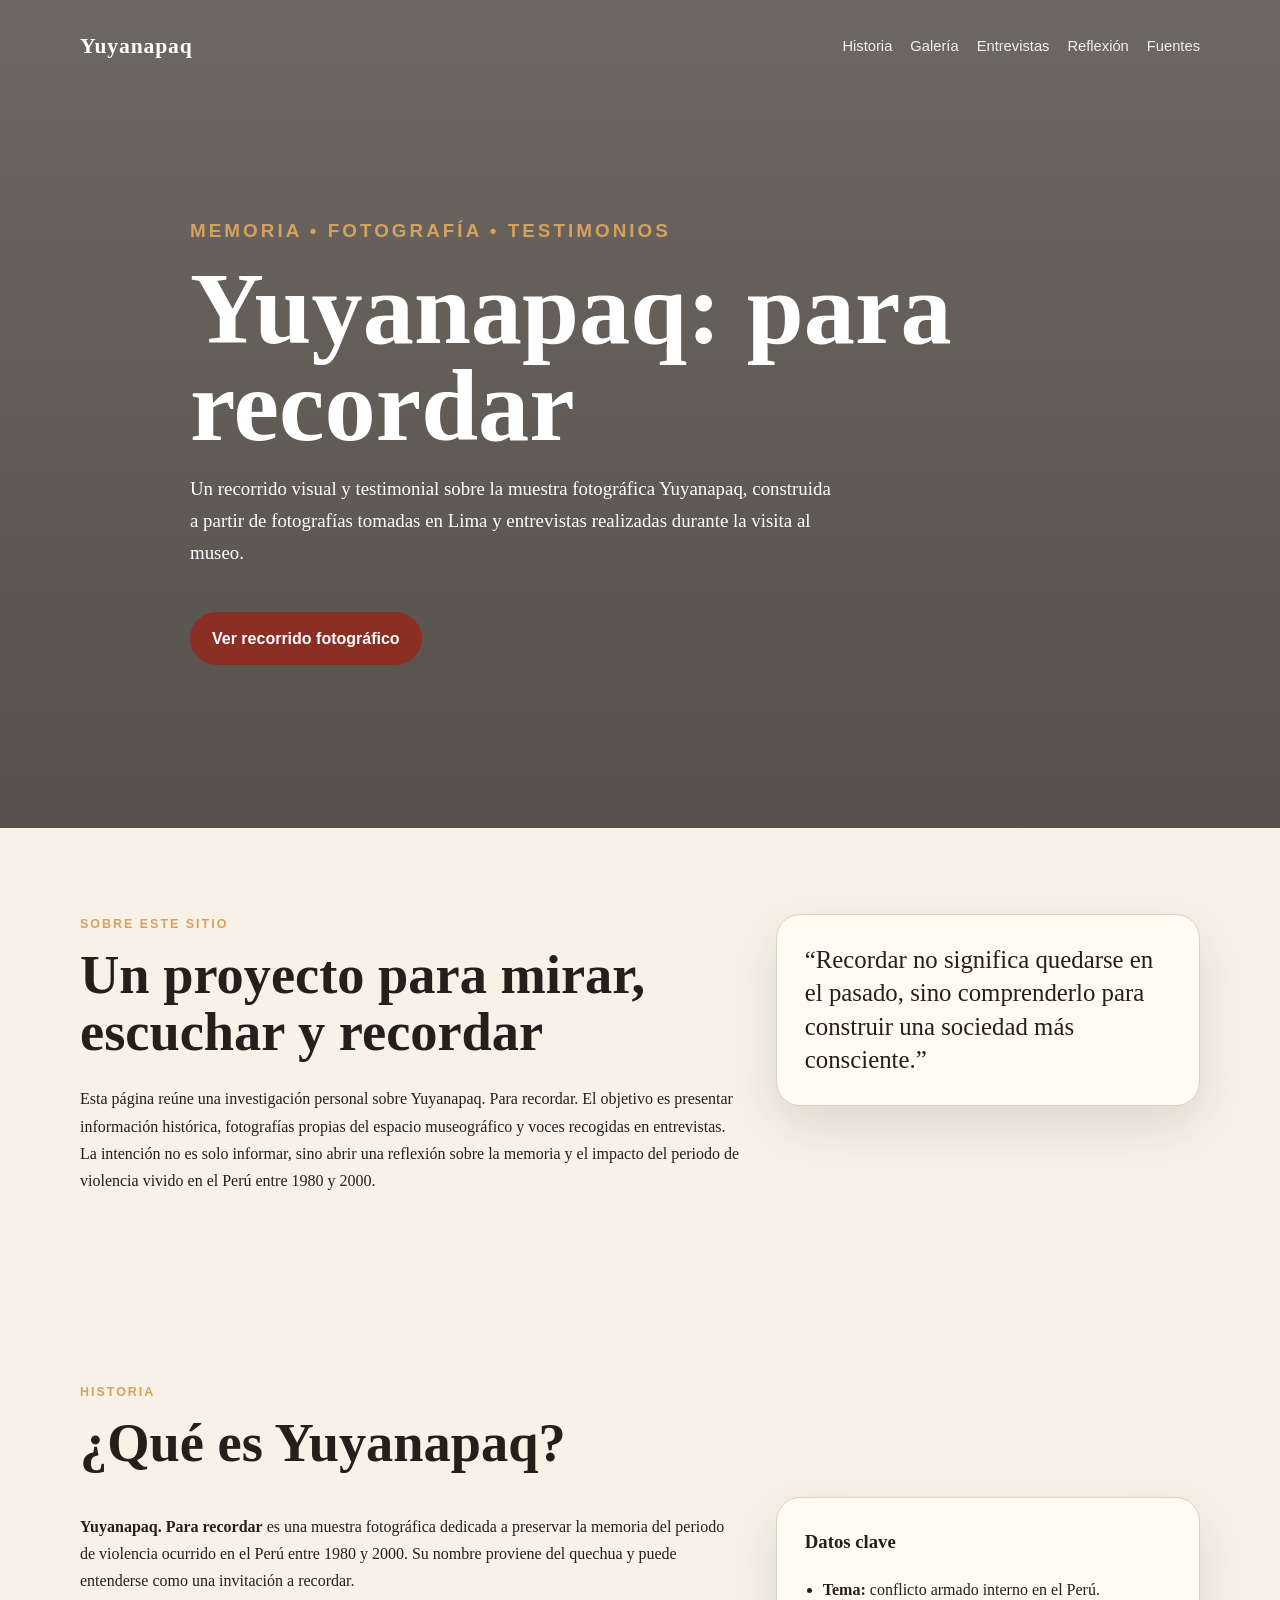
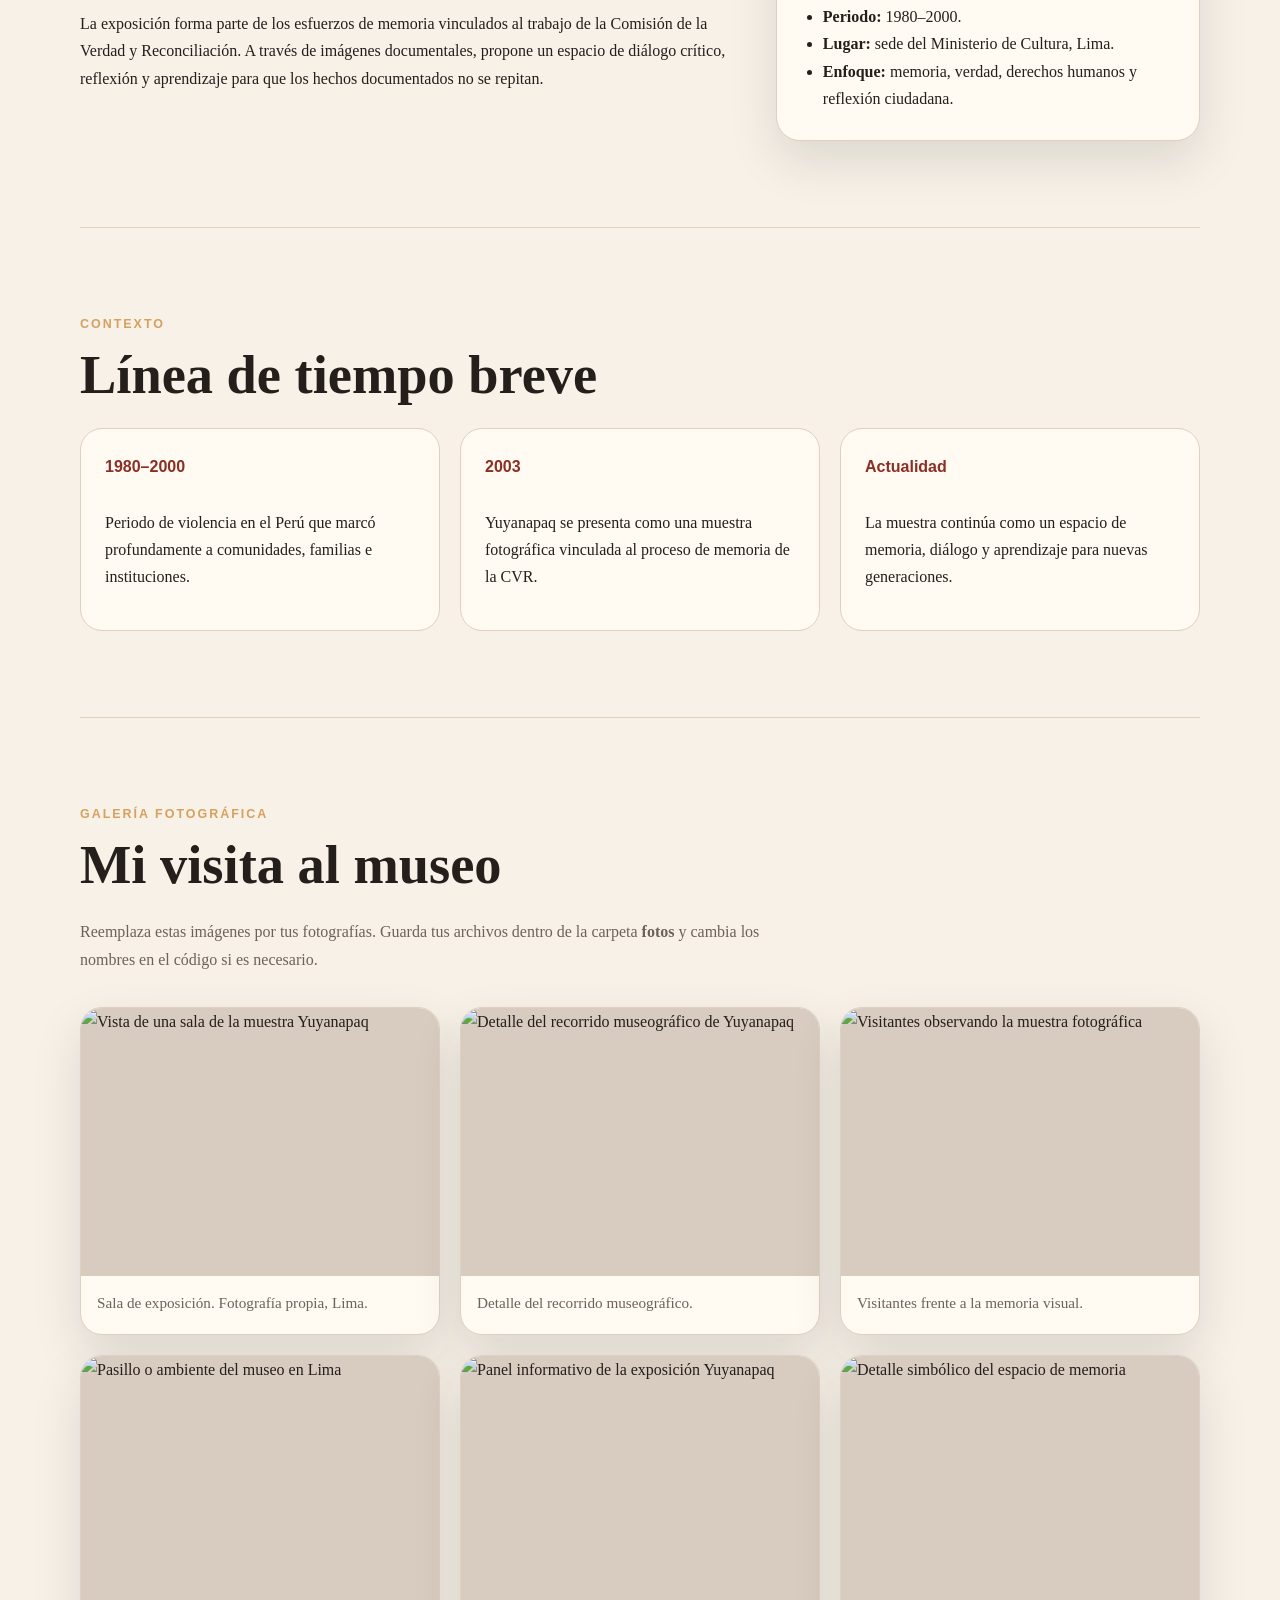
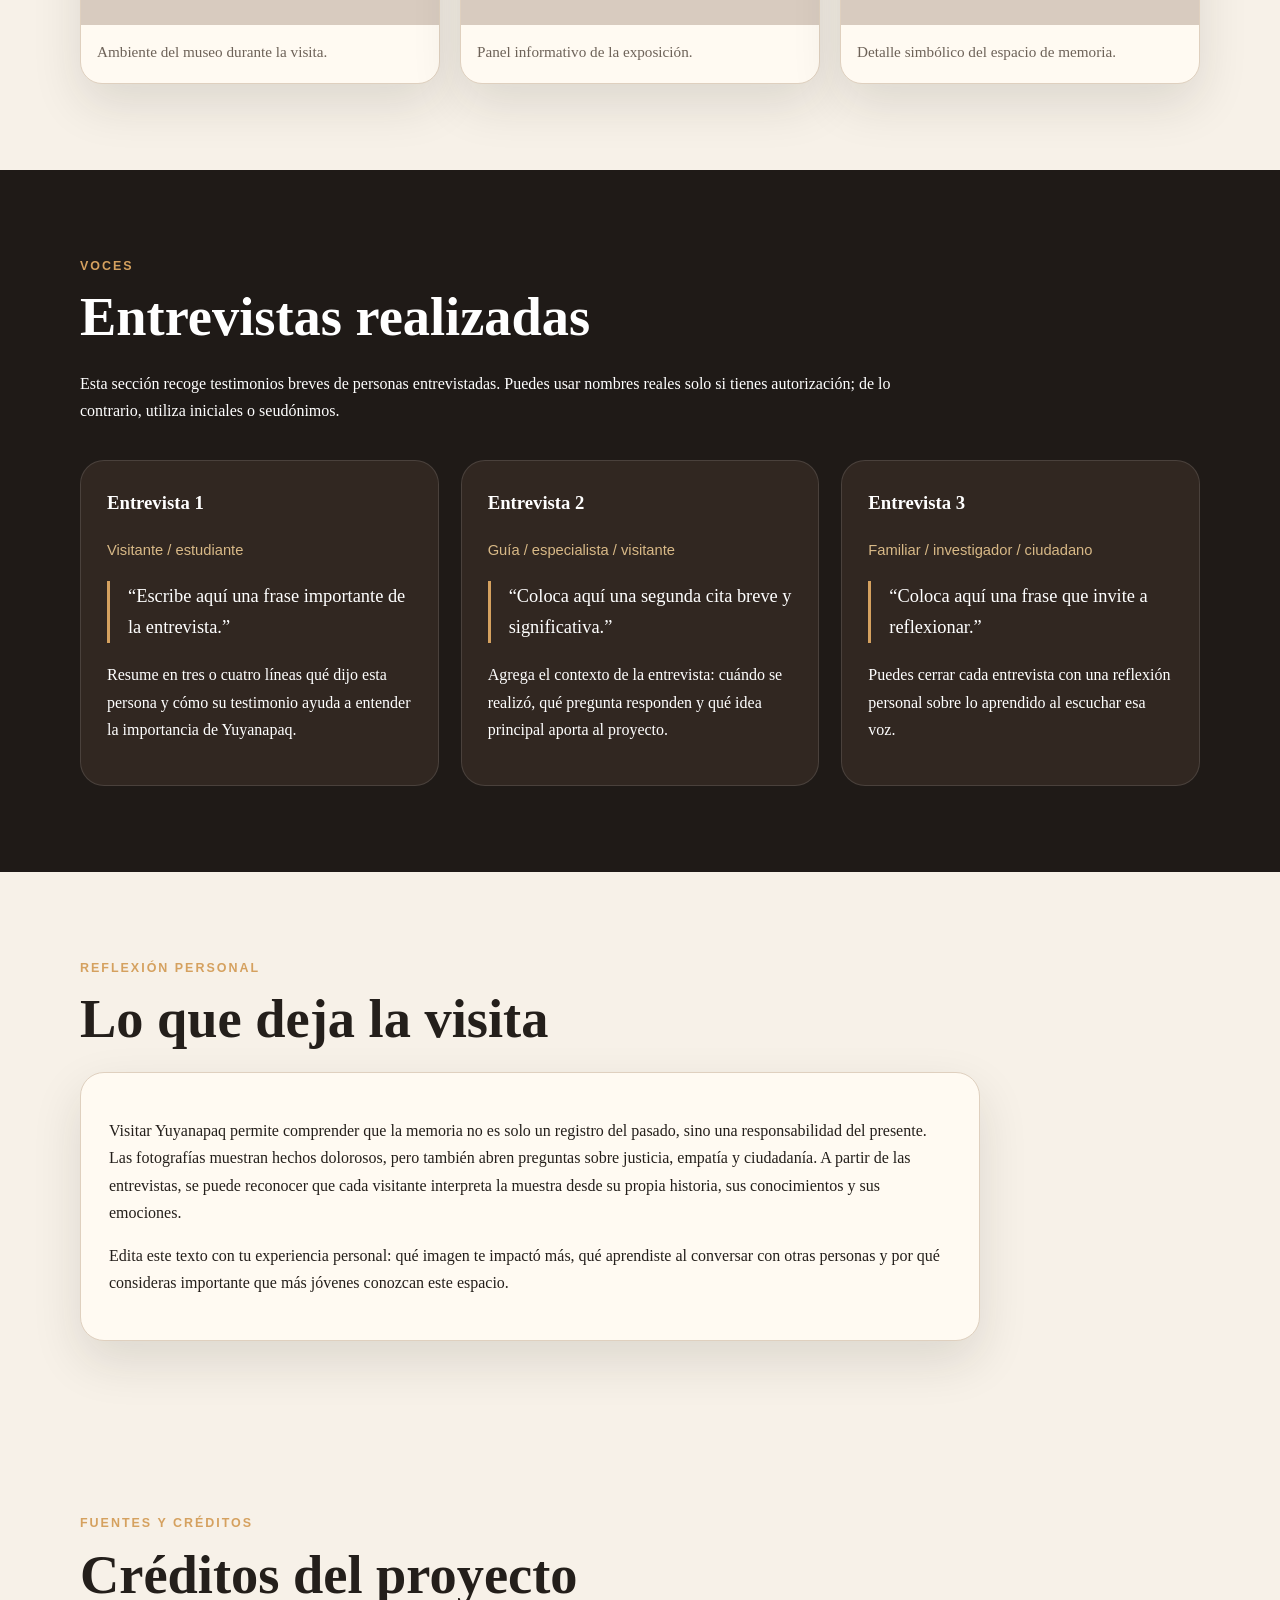
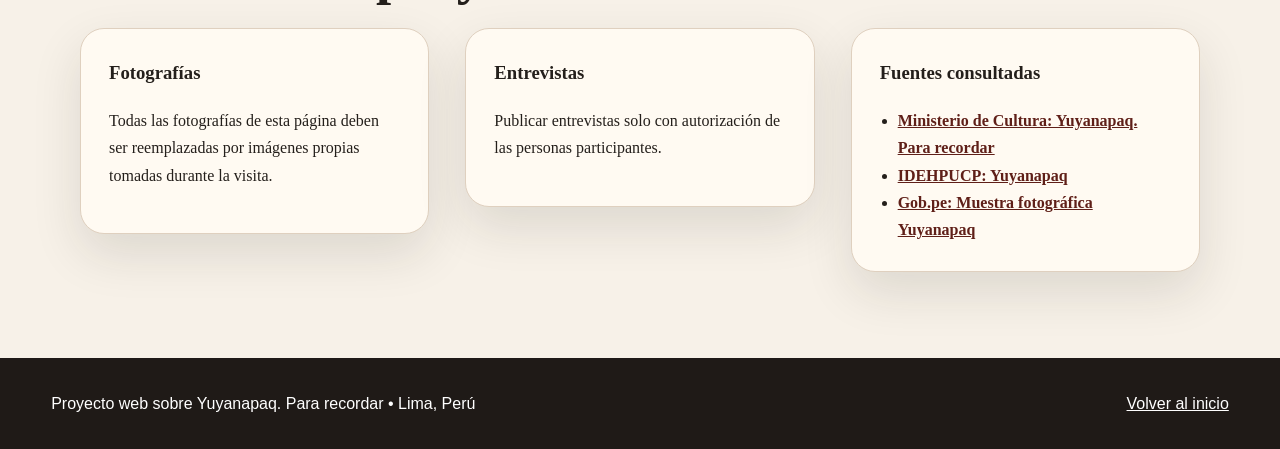
==== index.html @ 57198d31 "Subir primera versión de la web Subir primera versión de la web" ====
<!DOCTYPE html>
<html lang="es">
<head>
  <meta charset="UTF-8" />
  <meta name="viewport" content="width=device-width, initial-scale=1.0" />
  <title>Yuyanapaq: memoria, fotografía y testimonios</title>
  <meta name="description" content="Sitio documental sobre Yuyanapaq. Para recordar, con historia, fotografías propias del museo en Lima y entrevistas realizadas." />
  <link rel="stylesheet" href="style.css" />
</head>
<body>
  <header class="hero" id="inicio">
    <nav class="navbar" aria-label="Navegación principal">
      <a class="logo" href="#inicio">Yuyanapaq</a>
      <div class="nav-links">
        <a href="#historia">Historia</a>
        <a href="#galeria">Galería</a>
        <a href="#entrevistas">Entrevistas</a>
        <a href="#reflexion">Reflexión</a>
        <a href="#fuentes">Fuentes</a>
      </div>
    </nav>

    <section class="hero-content">
      <p class="tag">Memoria • Fotografía • Testimonios</p>
      <h1>Yuyanapaq: para recordar</h1>
      <p>
        Un recorrido visual y testimonial sobre la muestra fotográfica Yuyanapaq,
        construida a partir de fotografías tomadas en Lima y entrevistas realizadas
        durante la visita al museo.
      </p>
      <a class="button" href="#galeria">Ver recorrido fotográfico</a>
    </section>
  </header>

  <main>
    <section class="section intro-grid" aria-label="Presentación del proyecto">
      <article>
        <p class="section-label">Sobre este sitio</p>
        <h2>Un proyecto para mirar, escuchar y recordar</h2>
        <p>
          Esta página reúne una investigación personal sobre Yuyanapaq. Para recordar.
          El objetivo es presentar información histórica, fotografías propias del espacio
          museográfico y voces recogidas en entrevistas. La intención no es solo informar,
          sino abrir una reflexión sobre la memoria y el impacto del periodo de violencia
          vivido en el Perú entre 1980 y 2000.
        </p>
      </article>
      <aside class="quote-card">
        <p>
          “Recordar no significa quedarse en el pasado, sino comprenderlo para construir
          una sociedad más consciente.”
        </p>
      </aside>
    </section>

    <section class="section" id="historia">
      <p class="section-label">Historia</p>
      <h2>¿Qué es Yuyanapaq?</h2>
      <div class="two-columns">
        <div>
          <p>
            <strong>Yuyanapaq. Para recordar</strong> es una muestra fotográfica dedicada
            a preservar la memoria del periodo de violencia ocurrido en el Perú entre
            1980 y 2000. Su nombre proviene del quechua y puede entenderse como una
            invitación a recordar.
          </p>
          <p>
            La exposición forma parte de los esfuerzos de memoria vinculados al trabajo
            de la Comisión de la Verdad y Reconciliación. A través de imágenes documentales,
            propone un espacio de diálogo crítico, reflexión y aprendizaje para que los
            hechos documentados no se repitan.
          </p>
        </div>
        <div class="info-box">
          <h3>Datos clave</h3>
          <ul>
            <li><strong>Tema:</strong> conflicto armado interno en el Perú.</li>
            <li><strong>Periodo:</strong> 1980–2000.</li>
            <li><strong>Lugar:</strong> sede del Ministerio de Cultura, Lima.</li>
            <li><strong>Enfoque:</strong> memoria, verdad, derechos humanos y reflexión ciudadana.</li>
          </ul>
        </div>
      </div>
    </section>

    <section class="section timeline-section">
      <p class="section-label">Contexto</p>
      <h2>Línea de tiempo breve</h2>
      <div class="timeline">
        <div class="timeline-item">
          <span>1980–2000</span>
          <p>Periodo de violencia en el Perú que marcó profundamente a comunidades, familias e instituciones.</p>
        </div>
        <div class="timeline-item">
          <span>2003</span>
          <p>Yuyanapaq se presenta como una muestra fotográfica vinculada al proceso de memoria de la CVR.</p>
        </div>
        <div class="timeline-item">
          <span>Actualidad</span>
          <p>La muestra continúa como un espacio de memoria, diálogo y aprendizaje para nuevas generaciones.</p>
        </div>
      </div>
    </section>

    <section class="section" id="galeria">
      <p class="section-label">Galería fotográfica</p>
      <h2>Mi visita al museo</h2>
      <p class="section-description">
        Reemplaza estas imágenes por tus fotografías. Guarda tus archivos dentro de la carpeta
        <strong>fotos</strong> y cambia los nombres en el código si es necesario.
      </p>

      <div class="gallery">
        <figure>
          <img src="fotos/foto-01.jpg" alt="Vista de una sala de la muestra Yuyanapaq" />
          <figcaption>Sala de exposición. Fotografía propia, Lima.</figcaption>
        </figure>
        <figure>
          <img src="fotos/foto-02.jpg" alt="Detalle del recorrido museográfico de Yuyanapaq" />
          <figcaption>Detalle del recorrido museográfico.</figcaption>
        </figure>
        <figure>
          <img src="fotos/foto-03.jpg" alt="Visitantes observando la muestra fotográfica" />
          <figcaption>Visitantes frente a la memoria visual.</figcaption>
        </figure>
        <figure>
          <img src="fotos/foto-04.jpg" alt="Pasillo o ambiente del museo en Lima" />
          <figcaption>Ambiente del museo durante la visita.</figcaption>
        </figure>
        <figure>
          <img src="fotos/foto-05.jpg" alt="Panel informativo de la exposición Yuyanapaq" />
          <figcaption>Panel informativo de la exposición.</figcaption>
        </figure>
        <figure>
          <img src="fotos/foto-06.jpg" alt="Detalle simbólico del espacio de memoria" />
          <figcaption>Detalle simbólico del espacio de memoria.</figcaption>
        </figure>
      </div>
    </section>

    <section class="section dark-section" id="entrevistas">
      <p class="section-label">Voces</p>
      <h2>Entrevistas realizadas</h2>
      <p>
        Esta sección recoge testimonios breves de personas entrevistadas. Puedes usar nombres reales
        solo si tienes autorización; de lo contrario, utiliza iniciales o seudónimos.
      </p>

      <div class="interview-grid">
        <article class="interview-card">
          <h3>Entrevista 1</h3>
          <p class="person">Visitante / estudiante</p>
          <blockquote>
            “Escribe aquí una frase importante de la entrevista.”
          </blockquote>
          <p>
            Resume en tres o cuatro líneas qué dijo esta persona y cómo su testimonio ayuda a entender
            la importancia de Yuyanapaq.
          </p>
        </article>

        <article class="interview-card">
          <h3>Entrevista 2</h3>
          <p class="person">Guía / especialista / visitante</p>
          <blockquote>
            “Coloca aquí una segunda cita breve y significativa.”
          </blockquote>
          <p>
            Agrega el contexto de la entrevista: cuándo se realizó, qué pregunta responden y qué idea
            principal aporta al proyecto.
          </p>
        </article>

        <article class="interview-card">
          <h3>Entrevista 3</h3>
          <p class="person">Familiar / investigador / ciudadano</p>
          <blockquote>
            “Coloca aquí una frase que invite a reflexionar.”
          </blockquote>
          <p>
            Puedes cerrar cada entrevista con una reflexión personal sobre lo aprendido al escuchar
            esa voz.
          </p>
        </article>
      </div>
    </section>

    <section class="section" id="reflexion">
      <p class="section-label">Reflexión personal</p>
      <h2>Lo que deja la visita</h2>
      <div class="reflection-box">
        <p>
          Visitar Yuyanapaq permite comprender que la memoria no es solo un registro del pasado,
          sino una responsabilidad del presente. Las fotografías muestran hechos dolorosos, pero
          también abren preguntas sobre justicia, empatía y ciudadanía. A partir de las entrevistas,
          se puede reconocer que cada visitante interpreta la muestra desde su propia historia,
          sus conocimientos y sus emociones.
        </p>
        <p>
          Edita este texto con tu experiencia personal: qué imagen te impactó más, qué aprendiste
          al conversar con otras personas y por qué consideras importante que más jóvenes conozcan
          este espacio.
        </p>
      </div>
    </section>

    <section class="section" id="fuentes">
      <p class="section-label">Fuentes y créditos</p>
      <h2>Créditos del proyecto</h2>
      <div class="credits">
        <div>
          <h3>Fotografías</h3>
          <p>Todas las fotografías de esta página deben ser reemplazadas por imágenes propias tomadas durante la visita.</p>
        </div>
        <div>
          <h3>Entrevistas</h3>
          <p>Publicar entrevistas solo con autorización de las personas participantes.</p>
        </div>
        <div>
          <h3>Fuentes consultadas</h3>
          <ul>
            <li><a href="https://museos.cultura.pe/museos/yuyanapaq-para-recordar" target="_blank" rel="noopener">Ministerio de Cultura: Yuyanapaq. Para recordar</a></li>
            <li><a href="https://idehpucp.pucp.edu.pe/yuyanapaq/" target="_blank" rel="noopener">IDEHPUCP: Yuyanapaq</a></li>
            <li><a href="https://www.gob.pe/10133-acceder-a-la-muestra-fotografica-yuyanapaq-para-recordar" target="_blank" rel="noopener">Gob.pe: Muestra fotográfica Yuyanapaq</a></li>
          </ul>
        </div>
      </div>
    </section>
  </main>

  <footer>
    <p>Proyecto web sobre Yuyanapaq. Para recordar • Lima, Perú</p>
    <a href="#inicio">Volver al inicio</a>
  </footer>
</body>
</html>
---- style.css ----
:root {
  --bg: #f7f1e8;
  --text: #241f1b;
  --muted: #6d6258;
  --accent: #8b2f24;
  --accent-dark: #5f1f18;
  --card: #fffaf2;
  --dark: #1f1a17;
  --dark-soft: #312721;
  --line: #dfd0bf;
  --shadow: 0 20px 50px rgba(36, 31, 27, 0.12);
}

* {
  box-sizing: border-box;
}

html {
  scroll-behavior: smooth;
}

body {
  margin: 0;
  font-family: Georgia, "Times New Roman", serif;
  color: var(--text);
  background: var(--bg);
  line-height: 1.7;
}

a {
  color: inherit;
}

img {
  width: 100%;
  display: block;
}

.hero {
  min-height: 92vh;
  background:
    linear-gradient(rgba(25, 19, 16, 0.62), rgba(25, 19, 16, 0.72)),
    url("fotos/foto-portada.jpg") center/cover;
  color: white;
  display: flex;
  flex-direction: column;
}

.navbar {
  width: min(1120px, 92%);
  margin: 0 auto;
  padding: 28px 0;
  display: flex;
  align-items: center;
  justify-content: space-between;
  gap: 24px;
}

.logo {
  font-size: 1.35rem;
  font-weight: 700;
  text-decoration: none;
  letter-spacing: 0.04em;
}

.nav-links {
  display: flex;
  flex-wrap: wrap;
  justify-content: flex-end;
  gap: 18px;
  font-family: Arial, sans-serif;
  font-size: 0.92rem;
}

.nav-links a {
  text-decoration: none;
  opacity: 0.9;
}

.nav-links a:hover {
  opacity: 1;
  text-decoration: underline;
}

.hero-content {
  width: min(900px, 92%);
  margin: auto;
  padding: 80px 0 120px;
}

.tag,
.section-label {
  font-family: Arial, sans-serif;
  text-transform: uppercase;
  letter-spacing: 0.16em;
  font-size: 0.78rem;
  font-weight: 700;
  color: #d5a15f;
  margin: 0 0 12px;
}

.hero h1 {
  margin: 0;
  font-size: clamp(3rem, 8vw, 6.8rem);
  line-height: 0.95;
  max-width: 900px;
}

.hero p {
  max-width: 650px;
  font-size: 1.18rem;
}

.button {
  display: inline-block;
  margin-top: 24px;
  padding: 13px 22px;
  background: var(--accent);
  color: white;
  border-radius: 999px;
  text-decoration: none;
  font-family: Arial, sans-serif;
  font-weight: 700;
}

.button:hover {
  background: var(--accent-dark);
}

.section {
  width: min(1120px, 92%);
  margin: 0 auto;
  padding: 86px 0;
}

.section h2 {
  margin: 0 0 24px;
  font-size: clamp(2rem, 5vw, 3.4rem);
  line-height: 1.05;
}

.section h3 {
  margin-top: 0;
}

.section-description {
  max-width: 720px;
  color: var(--muted);
}

.intro-grid,
.two-columns,
.credits {
  display: grid;
  grid-template-columns: 1.4fr 0.9fr;
  gap: 36px;
  align-items: start;
}

.quote-card,
.info-box,
.reflection-box,
.credits > div {
  background: var(--card);
  border: 1px solid var(--line);
  border-radius: 24px;
  padding: 28px;
  box-shadow: var(--shadow);
}

.quote-card p {
  margin: 0;
  font-size: 1.55rem;
  line-height: 1.35;
}

.info-box ul,
.credits ul {
  padding-left: 18px;
  margin-bottom: 0;
}

.timeline-section {
  border-top: 1px solid var(--line);
  border-bottom: 1px solid var(--line);
}

.timeline {
  display: grid;
  grid-template-columns: repeat(3, 1fr);
  gap: 20px;
}

.timeline-item {
  background: var(--card);
  border: 1px solid var(--line);
  border-radius: 22px;
  padding: 24px;
}

.timeline-item span {
  display: inline-block;
  margin-bottom: 12px;
  color: var(--accent);
  font-family: Arial, sans-serif;
  font-weight: 800;
}

.gallery {
  margin-top: 34px;
  display: grid;
  grid-template-columns: repeat(3, 1fr);
  gap: 20px;
}

figure {
  margin: 0;
  background: var(--card);
  border-radius: 22px;
  overflow: hidden;
  border: 1px solid var(--line);
  box-shadow: var(--shadow);
}

figure img {
  aspect-ratio: 4 / 3;
  object-fit: cover;
  background: #d8cbbf;
}

figcaption {
  padding: 14px 16px 18px;
  color: var(--muted);
  font-size: 0.95rem;
}

.dark-section {
  width: 100%;
  max-width: none;
  background: var(--dark);
  color: white;
  padding-left: max(4%, calc((100% - 1120px) / 2));
  padding-right: max(4%, calc((100% - 1120px) / 2));
}

.dark-section > p,
.dark-section .section-label {
  max-width: 850px;
}

.interview-grid {
  display: grid;
  grid-template-columns: repeat(3, 1fr);
  gap: 22px;
  margin-top: 36px;
}

.interview-card {
  background: var(--dark-soft);
  border: 1px solid rgba(255, 255, 255, 0.12);
  border-radius: 24px;
  padding: 26px;
}

.person {
  color: #d8b987;
  font-family: Arial, sans-serif;
  font-size: 0.92rem;
}

blockquote {
  margin: 18px 0;
  padding-left: 18px;
  border-left: 3px solid #d5a15f;
  font-size: 1.15rem;
}

.reflection-box {
  max-width: 900px;
}

.credits {
  grid-template-columns: repeat(3, 1fr);
}

.credits a {
  color: var(--accent-dark);
  font-weight: 700;
}

footer {
  padding: 32px 4%;
  background: var(--dark);
  color: white;
  display: flex;
  justify-content: space-between;
  gap: 24px;
  flex-wrap: wrap;
  font-family: Arial, sans-serif;
}

footer p {
  margin: 0;
}

footer a {
  color: white;
}

@media (max-width: 850px) {
  .navbar {
    align-items: flex-start;
    flex-direction: column;
  }

  .nav-links {
    justify-content: flex-start;
  }

  .intro-grid,
  .two-columns,
  .timeline,
  .gallery,
  .interview-grid,
  .credits {
    grid-template-columns: 1fr;
  }

  .hero {
    min-height: 80vh;
  }

  .section {
    padding: 62px 0;
  }
}

@media (max-width: 520px) {
  .nav-links {
    gap: 10px 14px;
    font-size: 0.85rem;
  }

  .quote-card p {
    font-size: 1.25rem;
  }
}
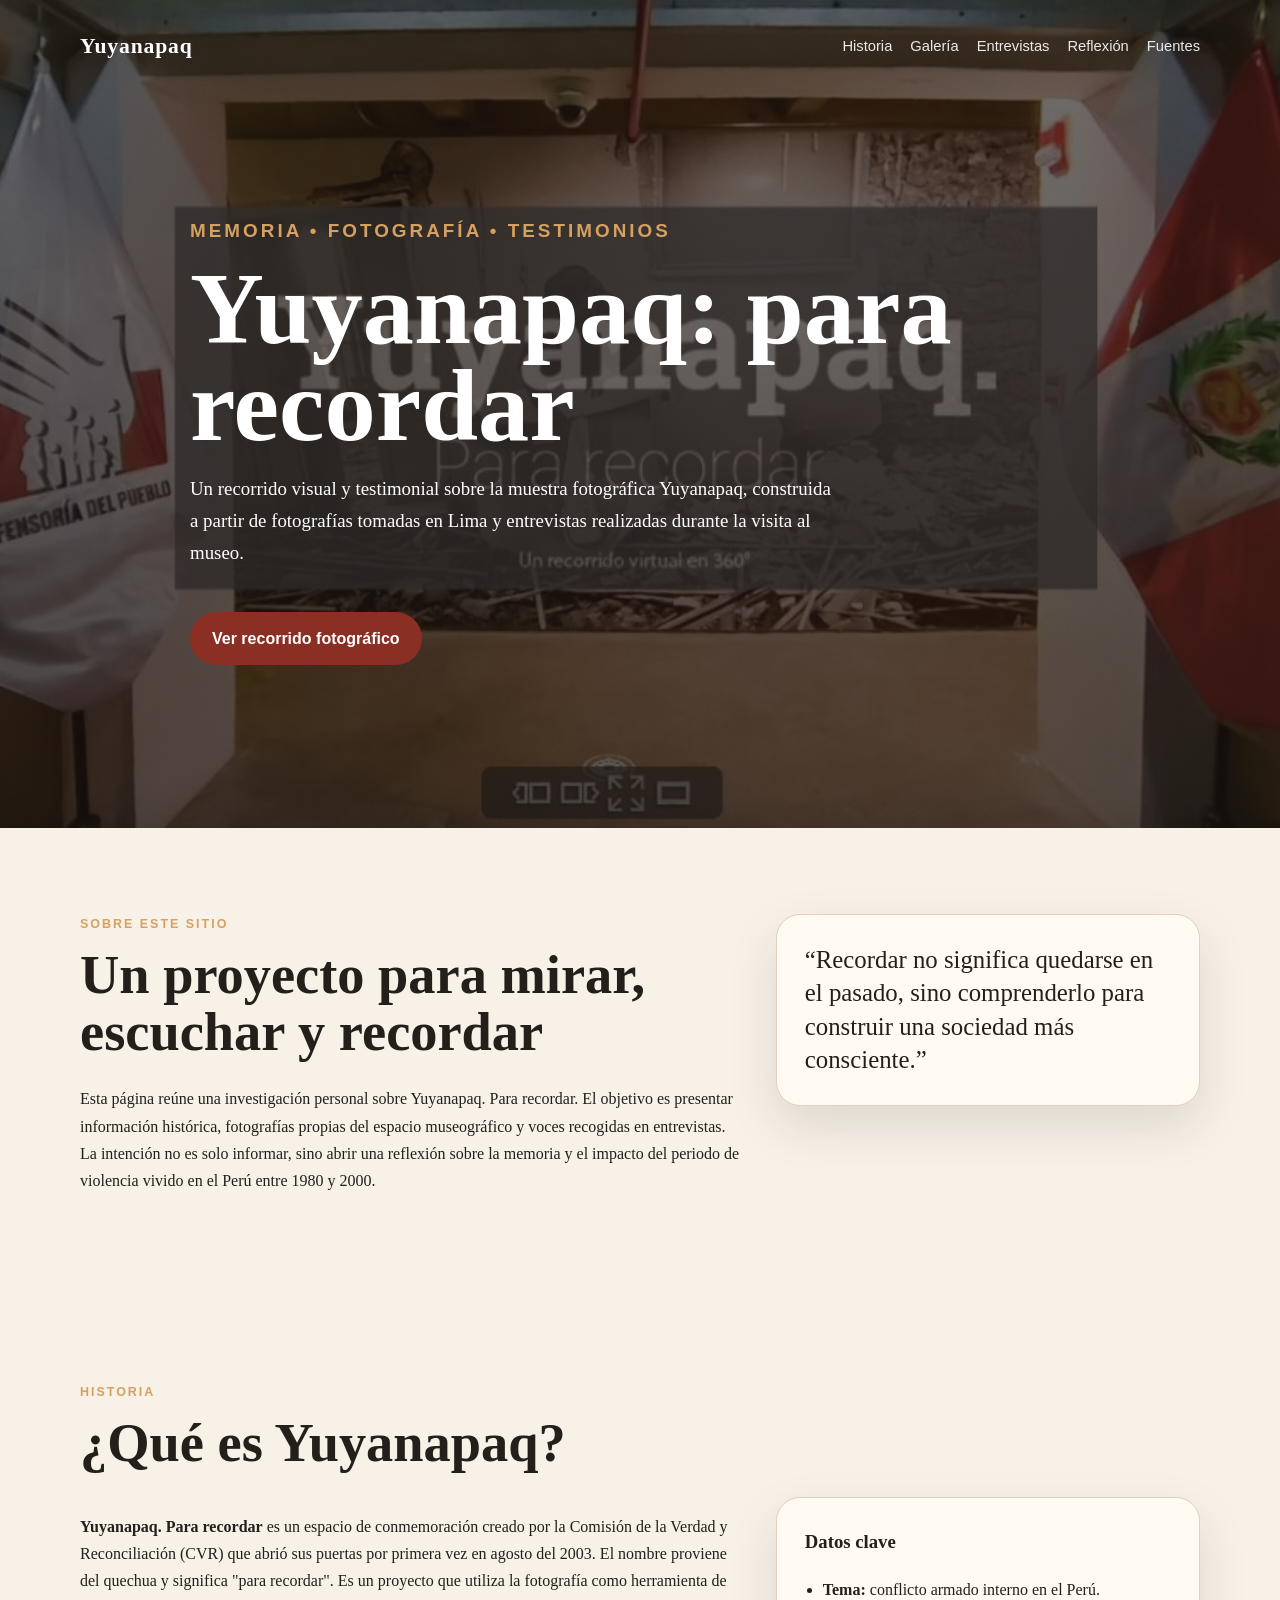
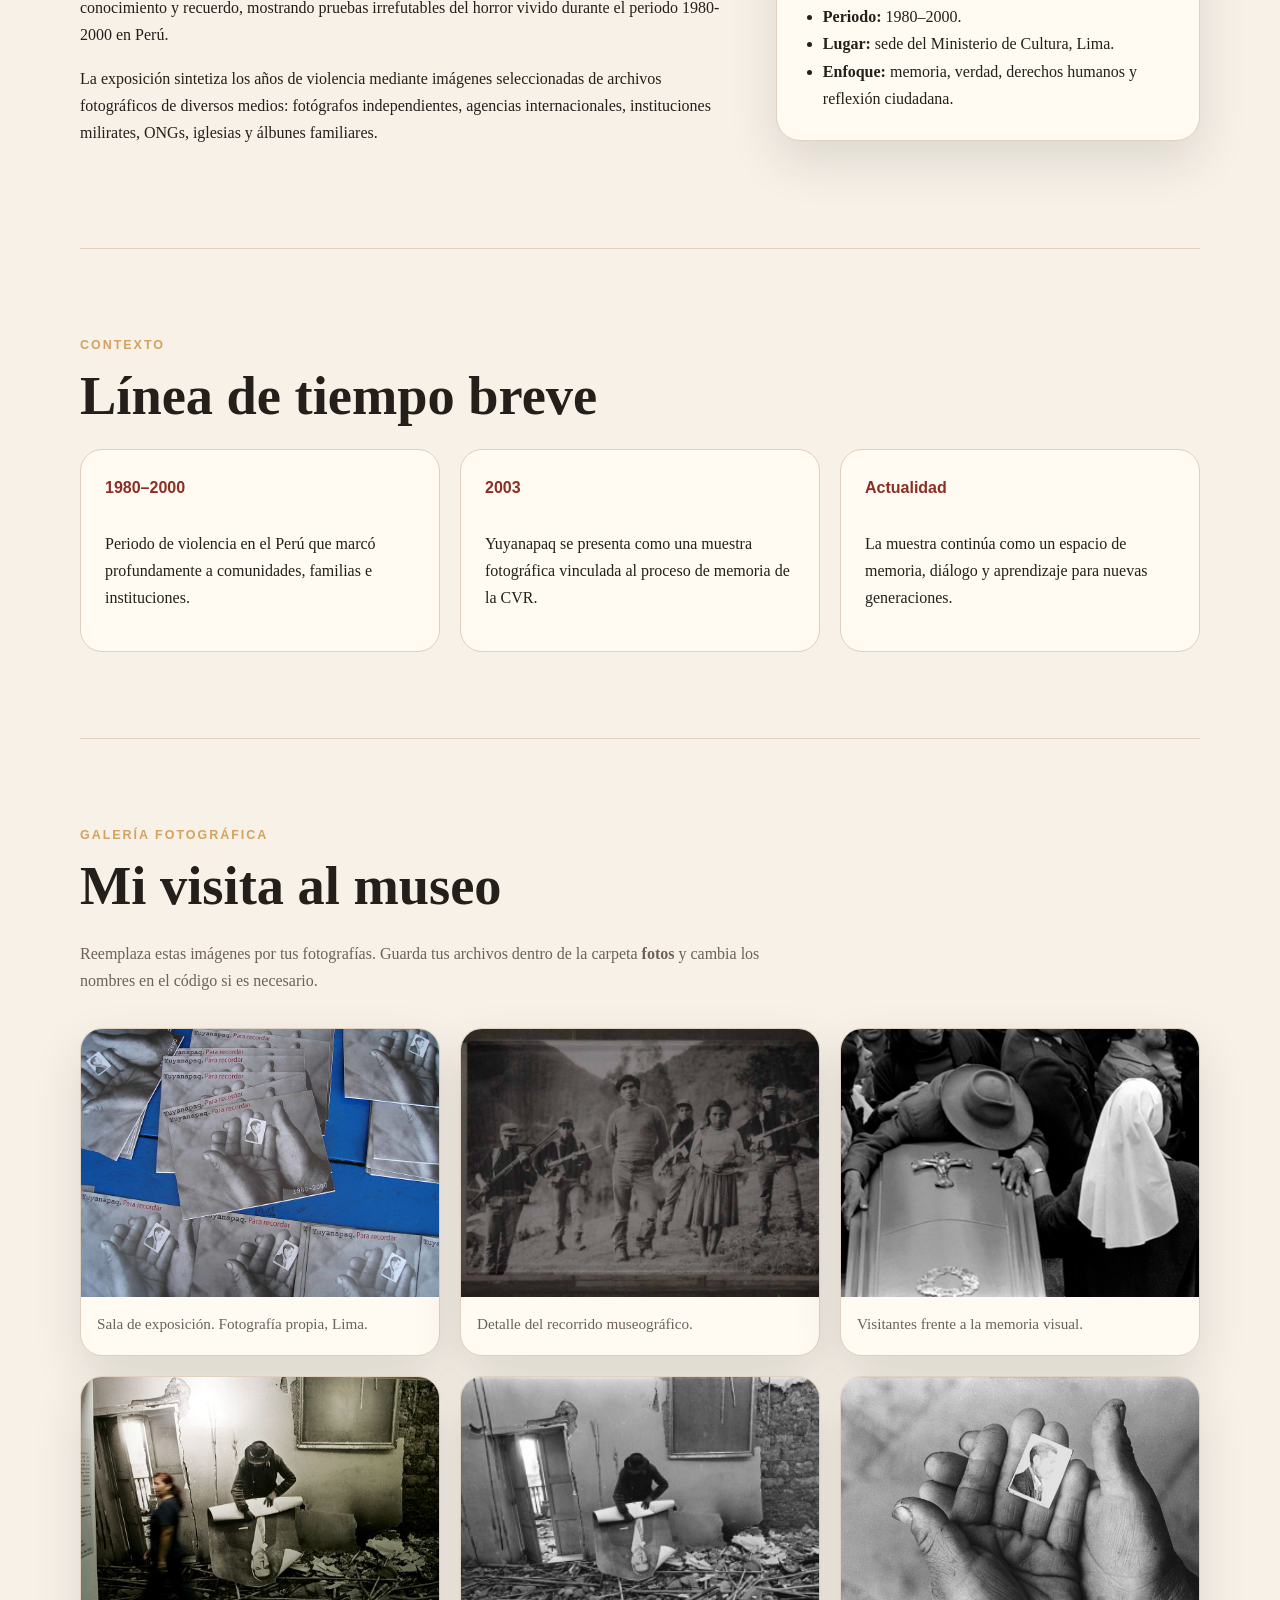
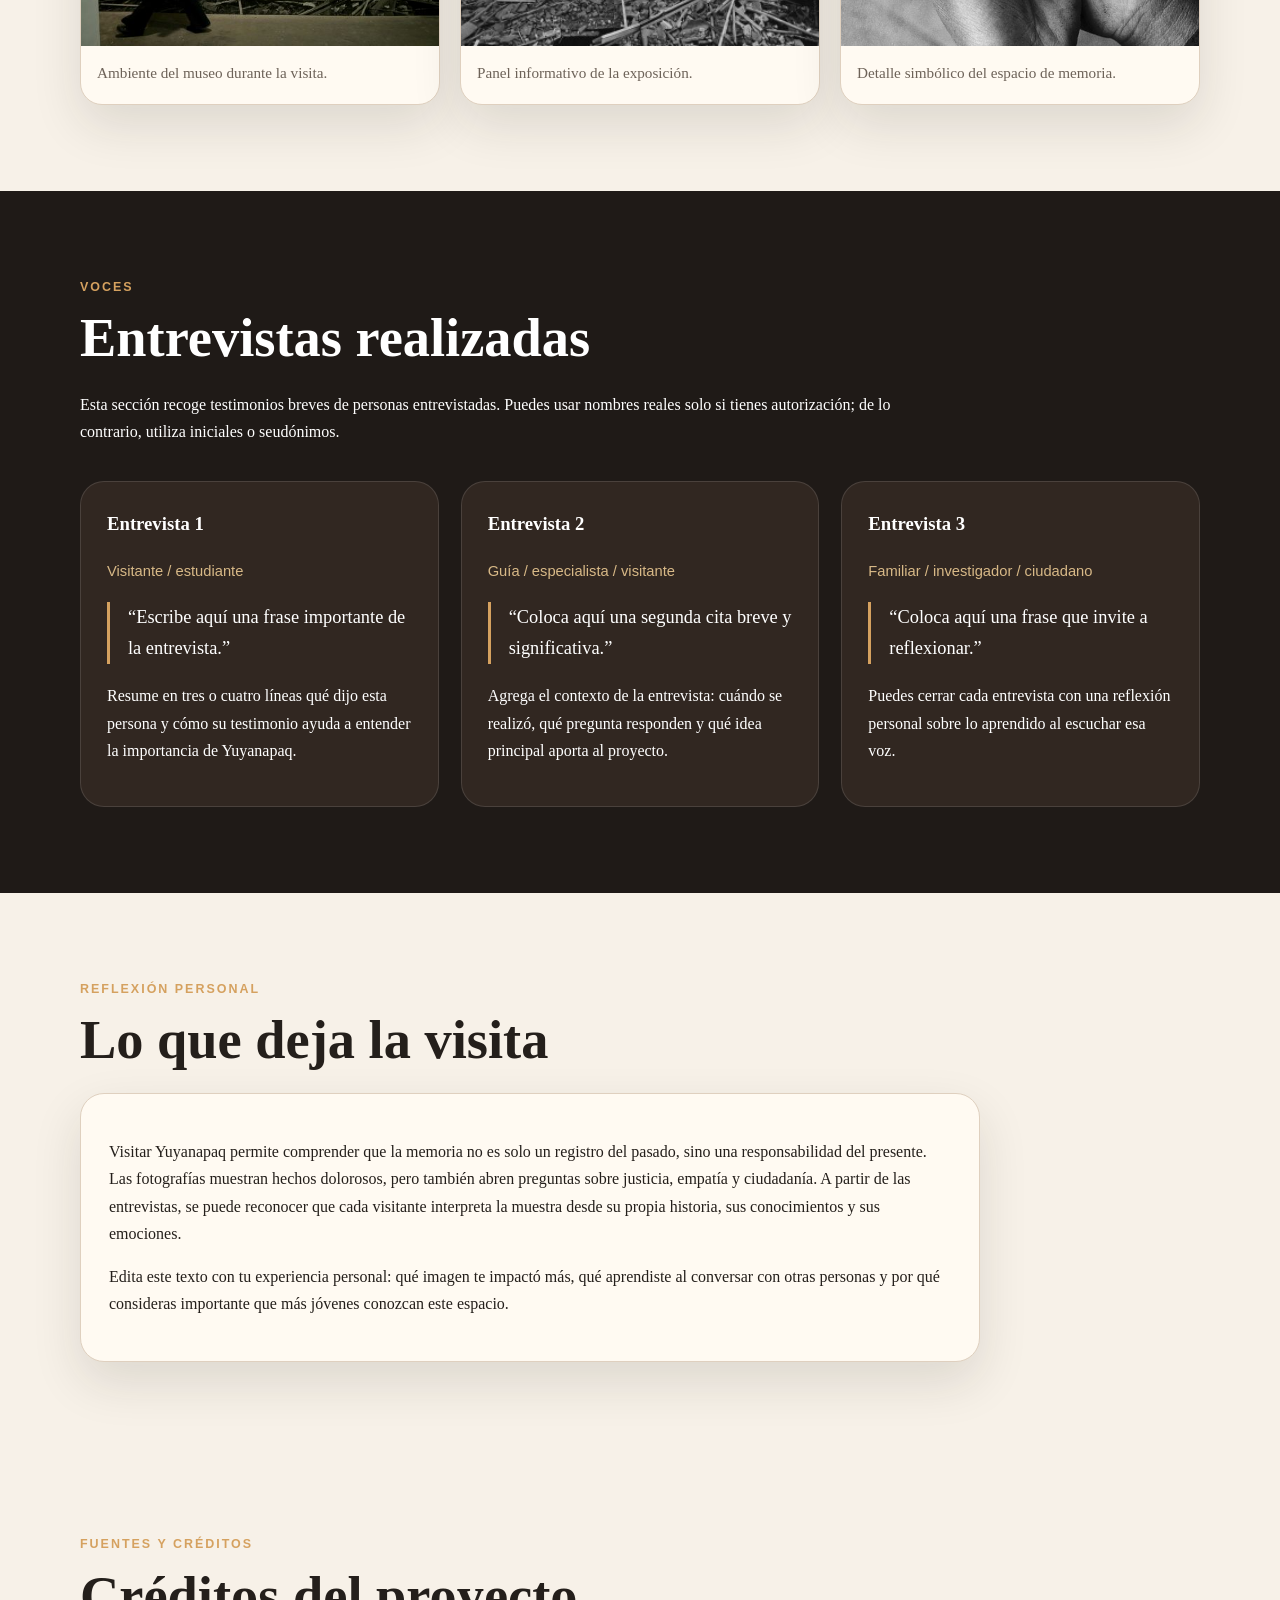
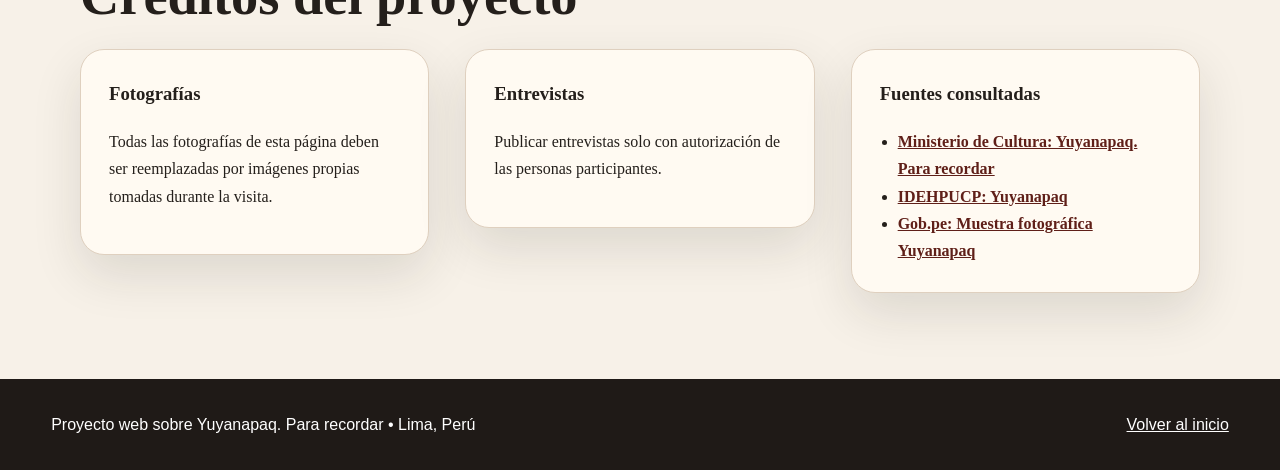
==== commit 036d7761: "Update index.html actualización que es yuyanapaq" ====
--- a/index.html
+++ b/index.html
@@ -59,16 +59,16 @@
       <div class="two-columns">
         <div>
           <p>
-            <strong>Yuyanapaq. Para recordar</strong> es una muestra fotográfica dedicada
-            a preservar la memoria del periodo de violencia ocurrido en el Perú entre
-            1980 y 2000. Su nombre proviene del quechua y puede entenderse como una
-            invitación a recordar.
-          </p>
-          <p>
-            La exposición forma parte de los esfuerzos de memoria vinculados al trabajo
-            de la Comisión de la Verdad y Reconciliación. A través de imágenes documentales,
-            propone un espacio de diálogo crítico, reflexión y aprendizaje para que los
-            hechos documentados no se repitan.
+            <strong>Yuyanapaq. Para recordar</strong> es un espacio de conmemoración creado por la
+            Comisión de la Verdad y Reconciliación (CVR) que abrió sus puertas por primera vez en agosto
+            del 2003. El nombre proviene del quechua y significa "para recordar". Es un proyecto que
+            utiliza la fotografía como herramienta de conocimiento y recuerdo, mostrando pruebas
+            irrefutables del horror vivido durante el periodo 1980-2000 en Perú.
+          </p>
+          <p>
+            La exposición sintetiza los años de violencia mediante imágenes seleccionadas de archivos
+            fotográficos de diversos medios: fotógrafos independientes, agencias internacionales,
+            instituciones milirates, ONGs, iglesias y álbunes familiares.
           </p>
         </div>
         <div class="info-box">
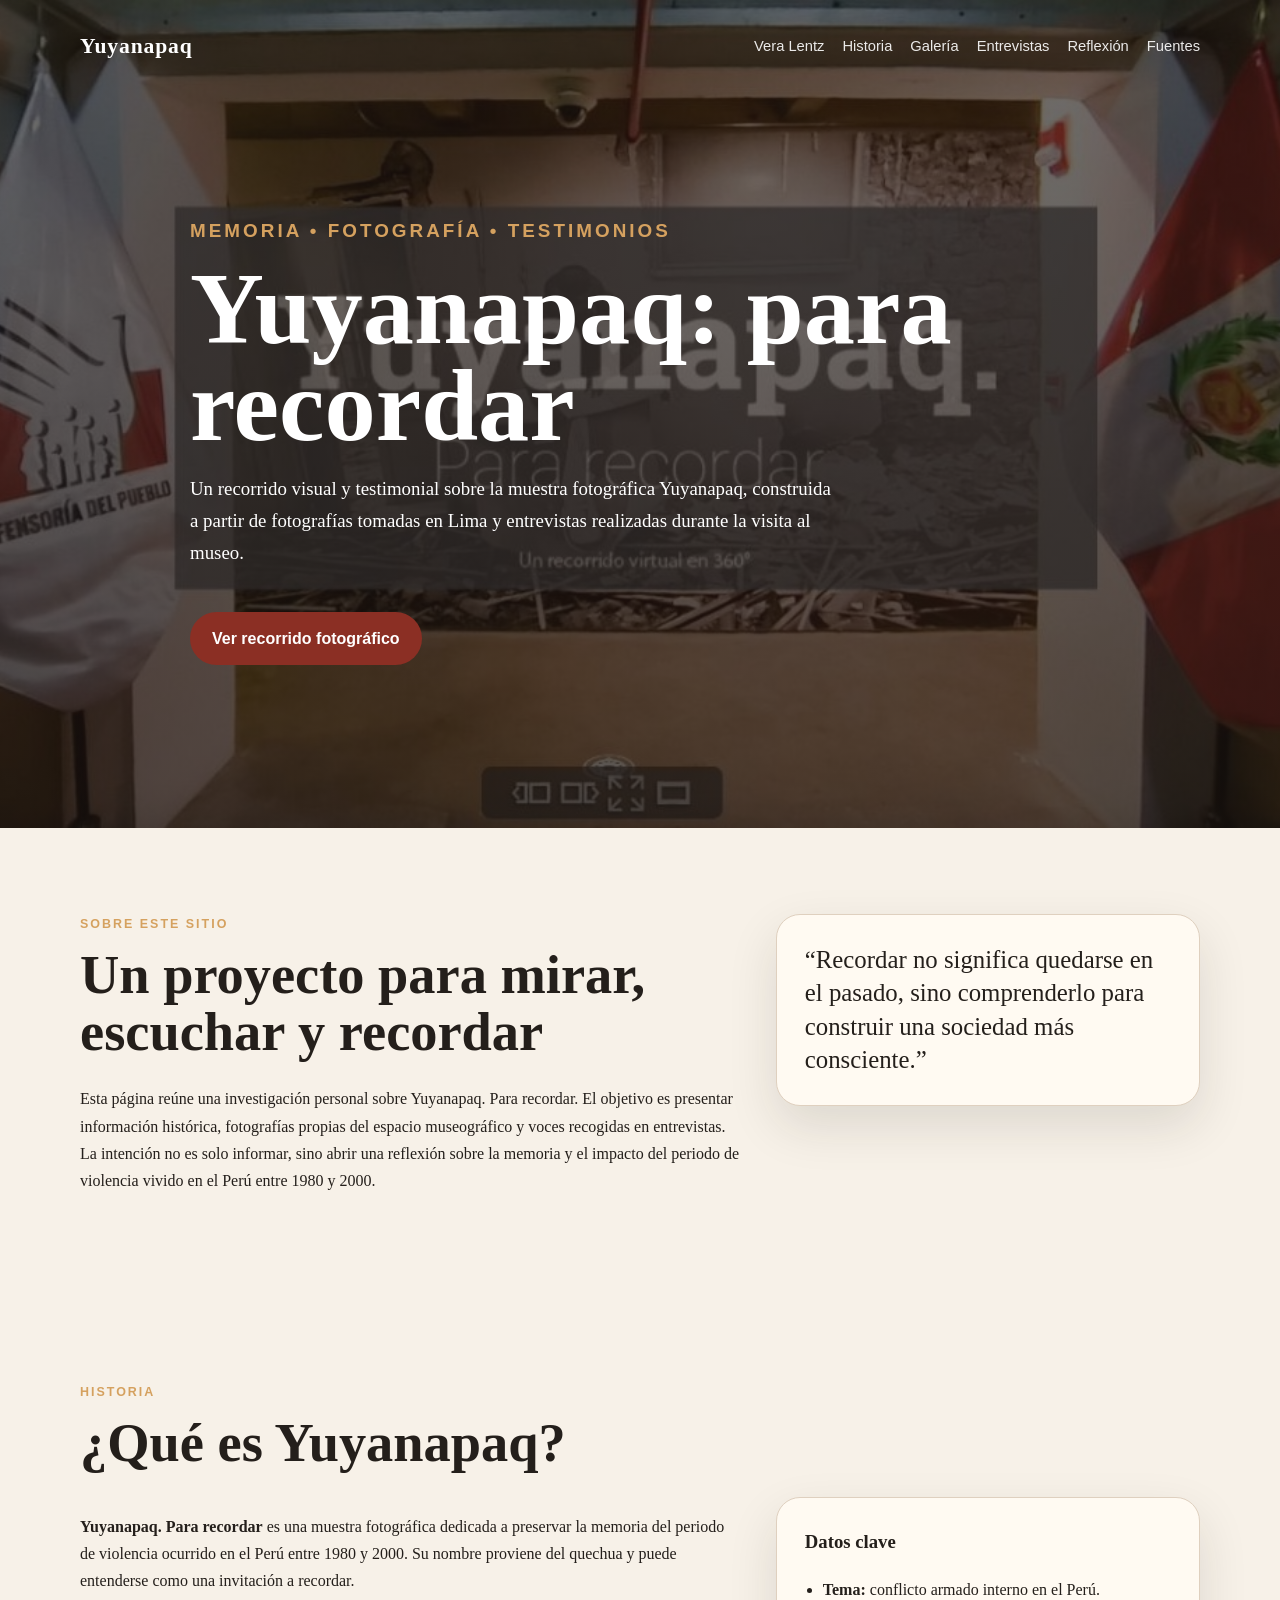
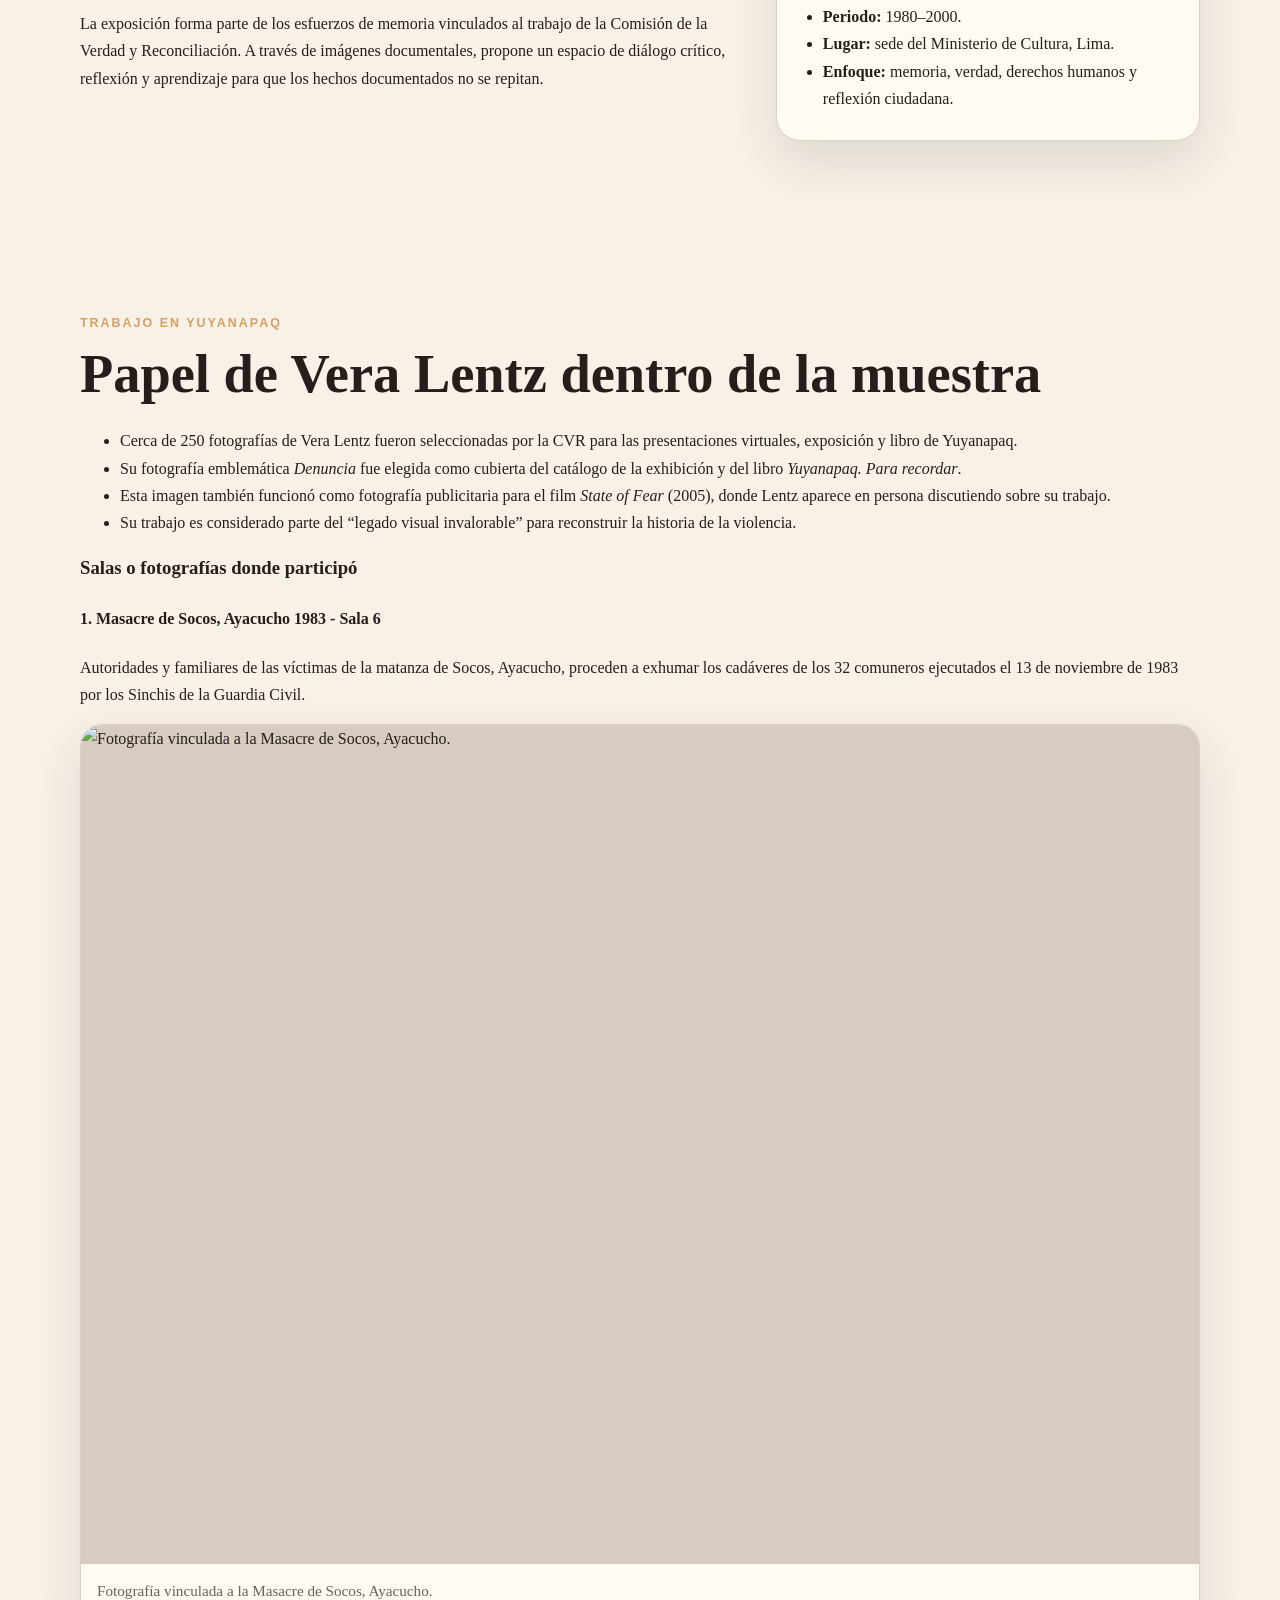
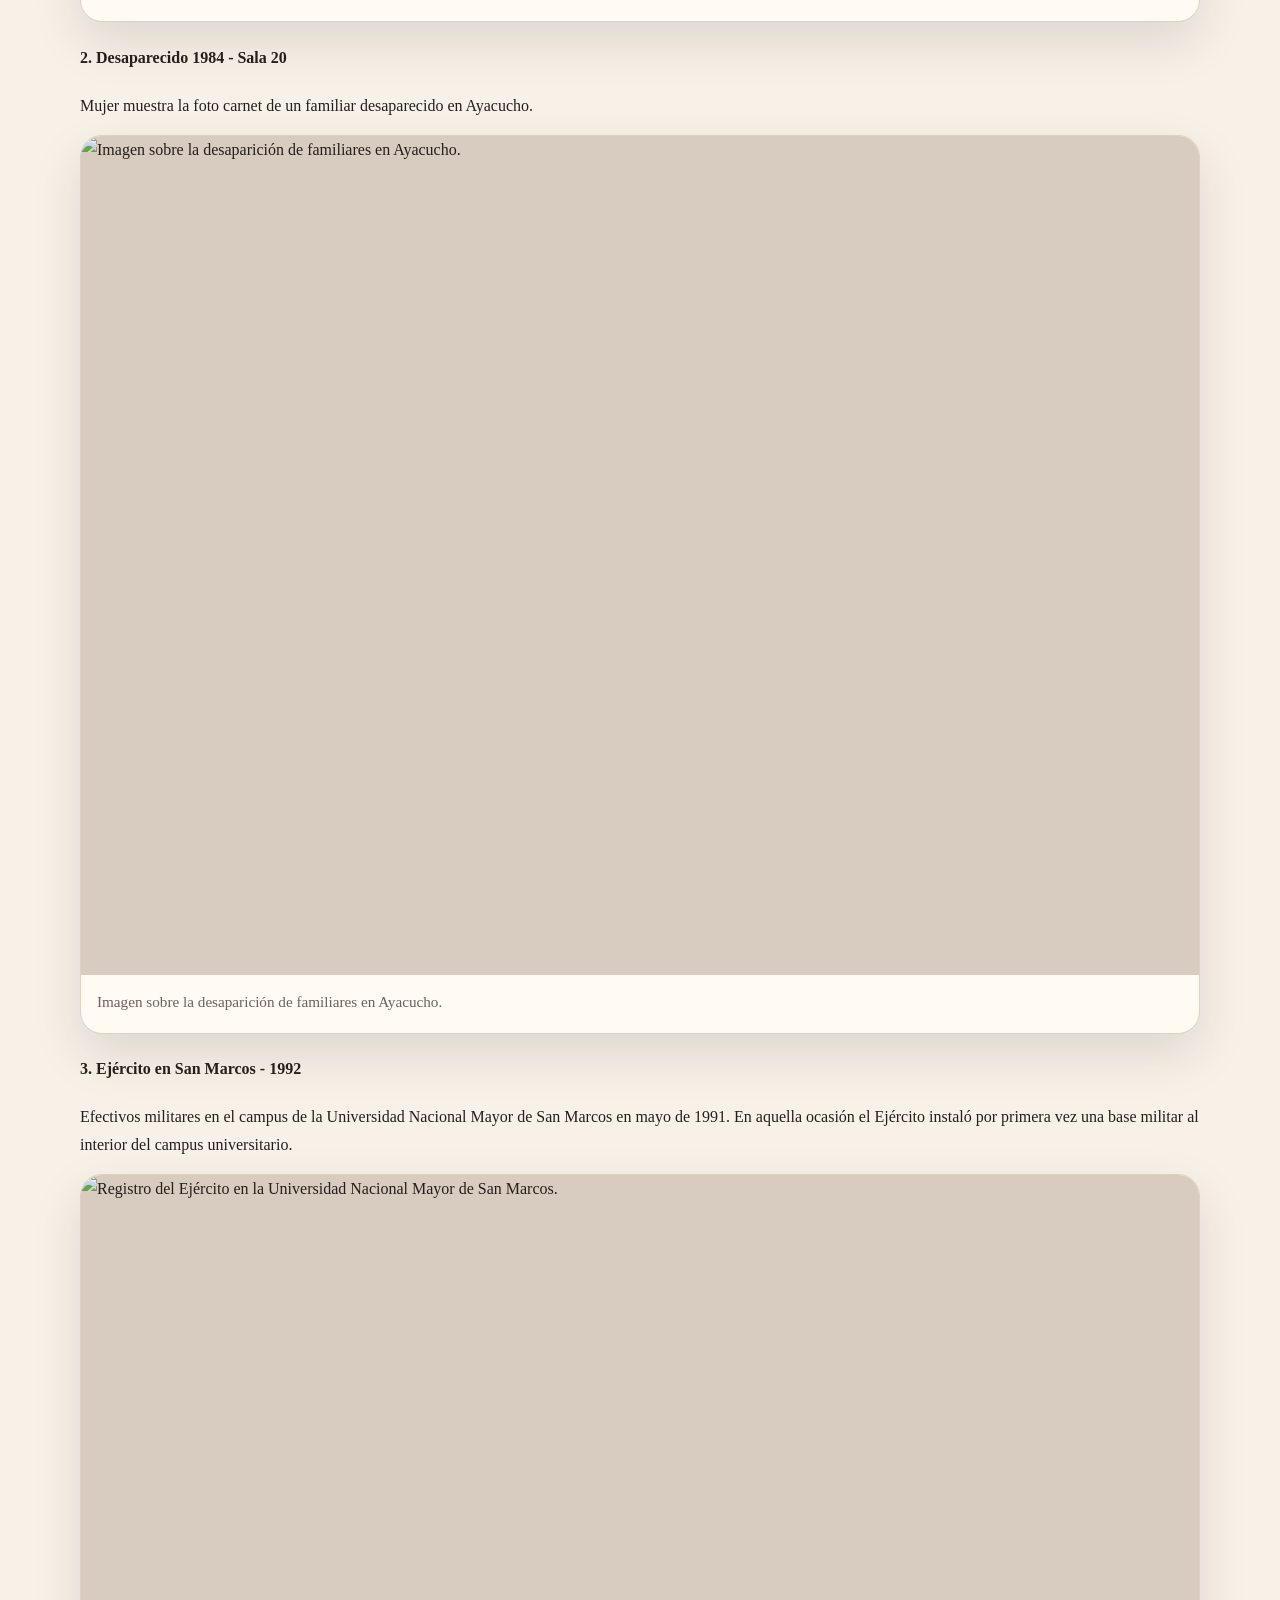
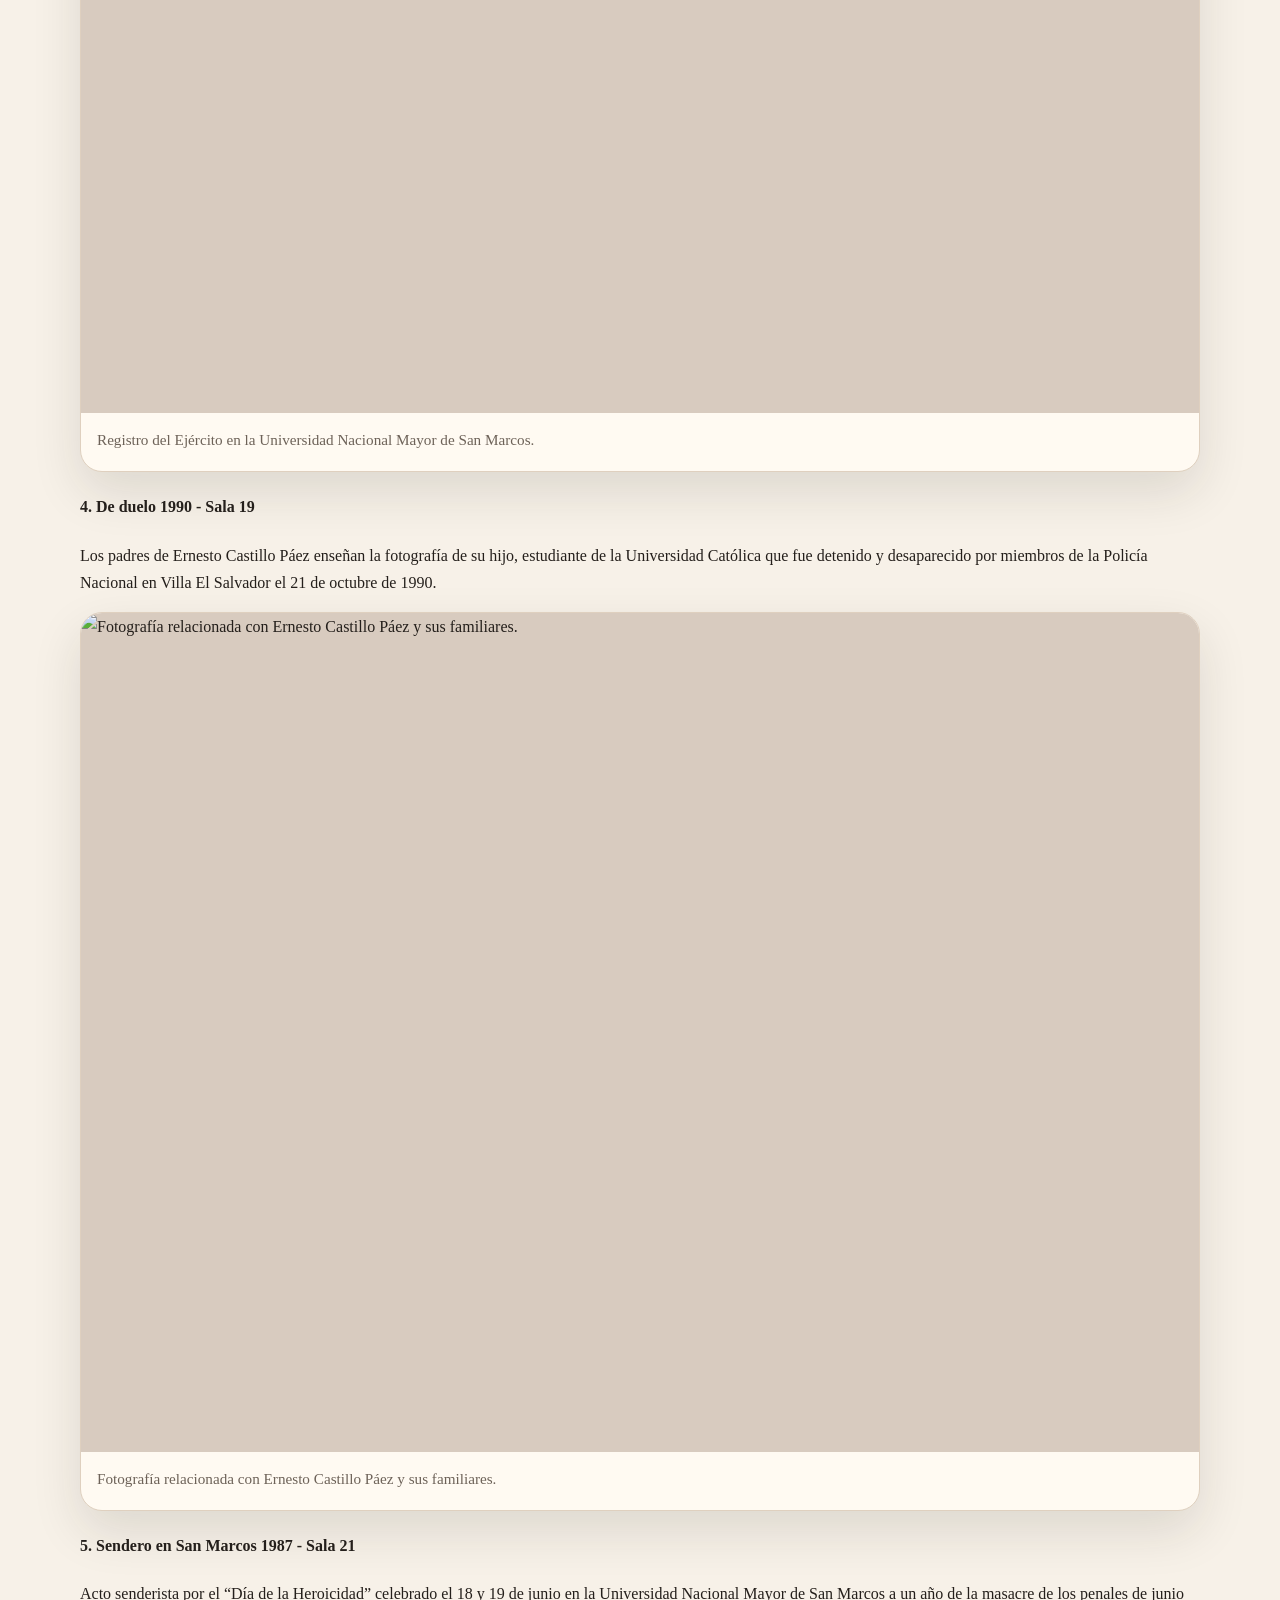
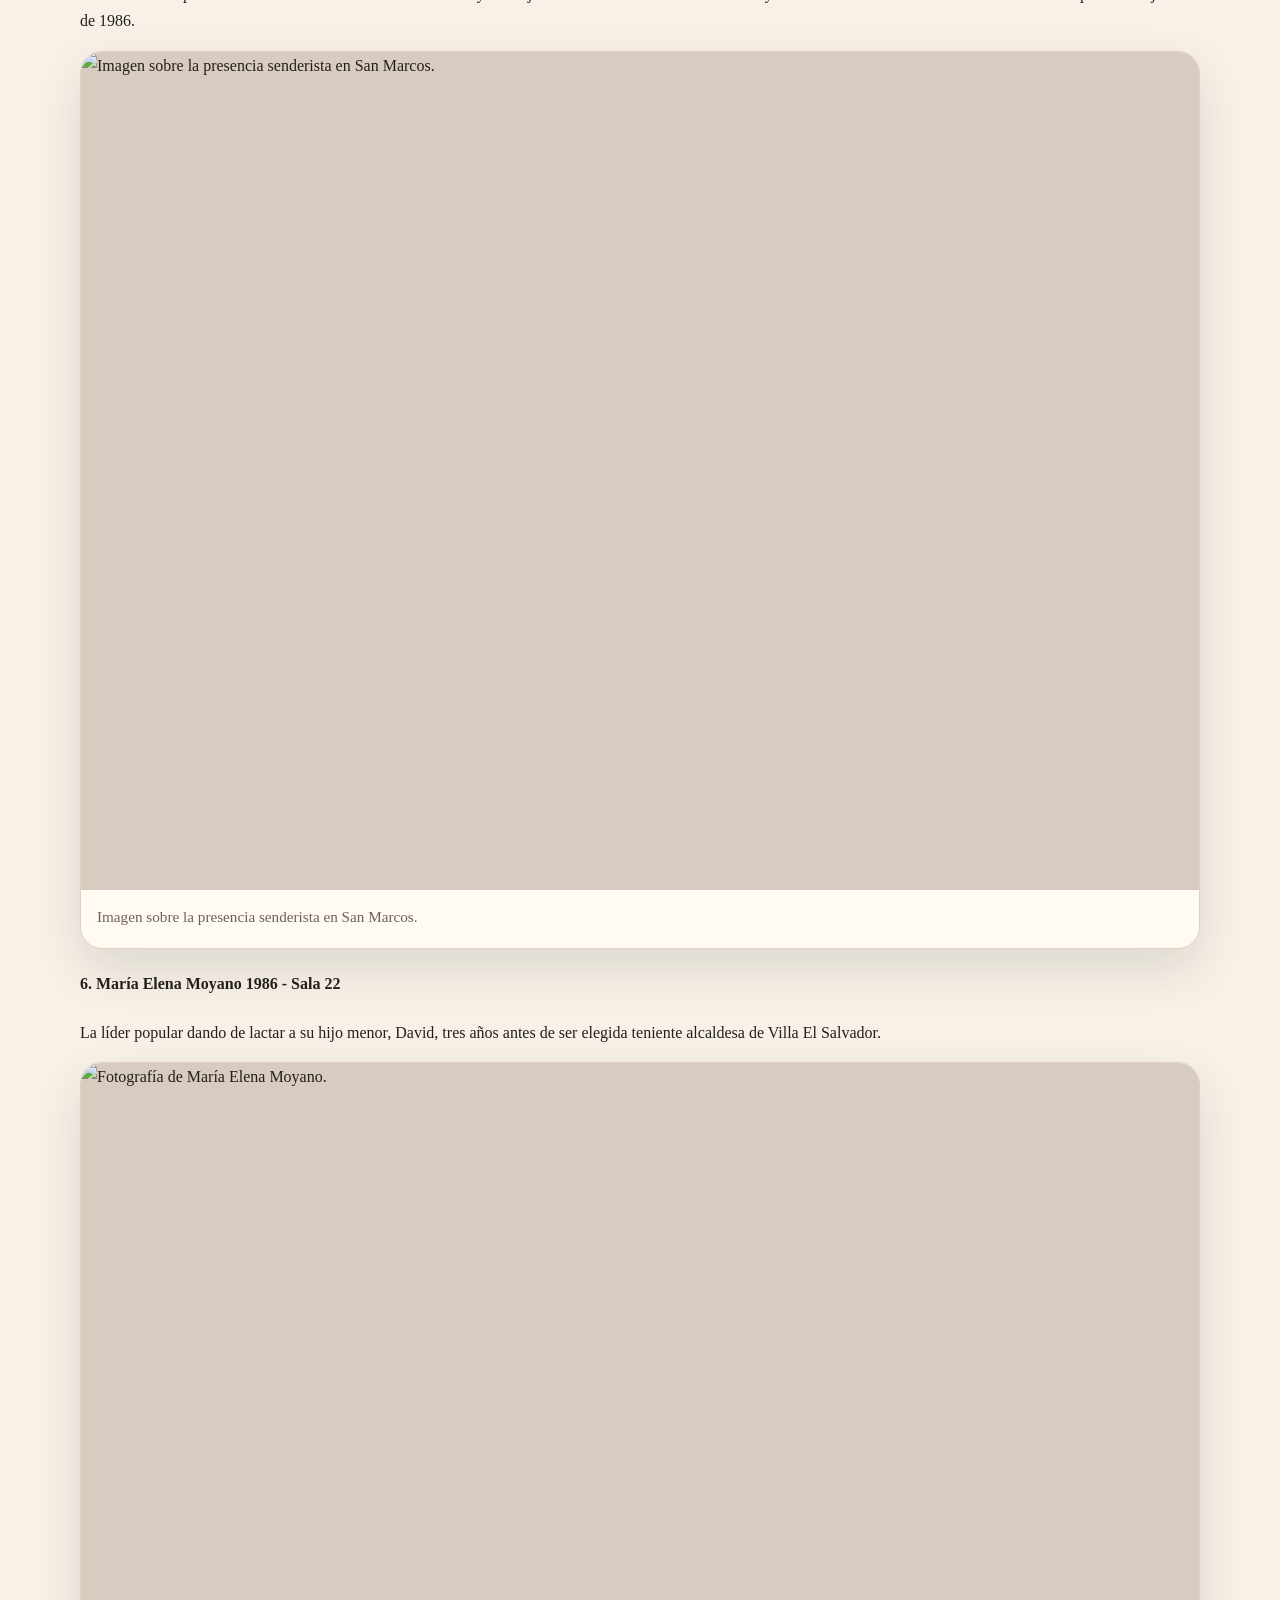
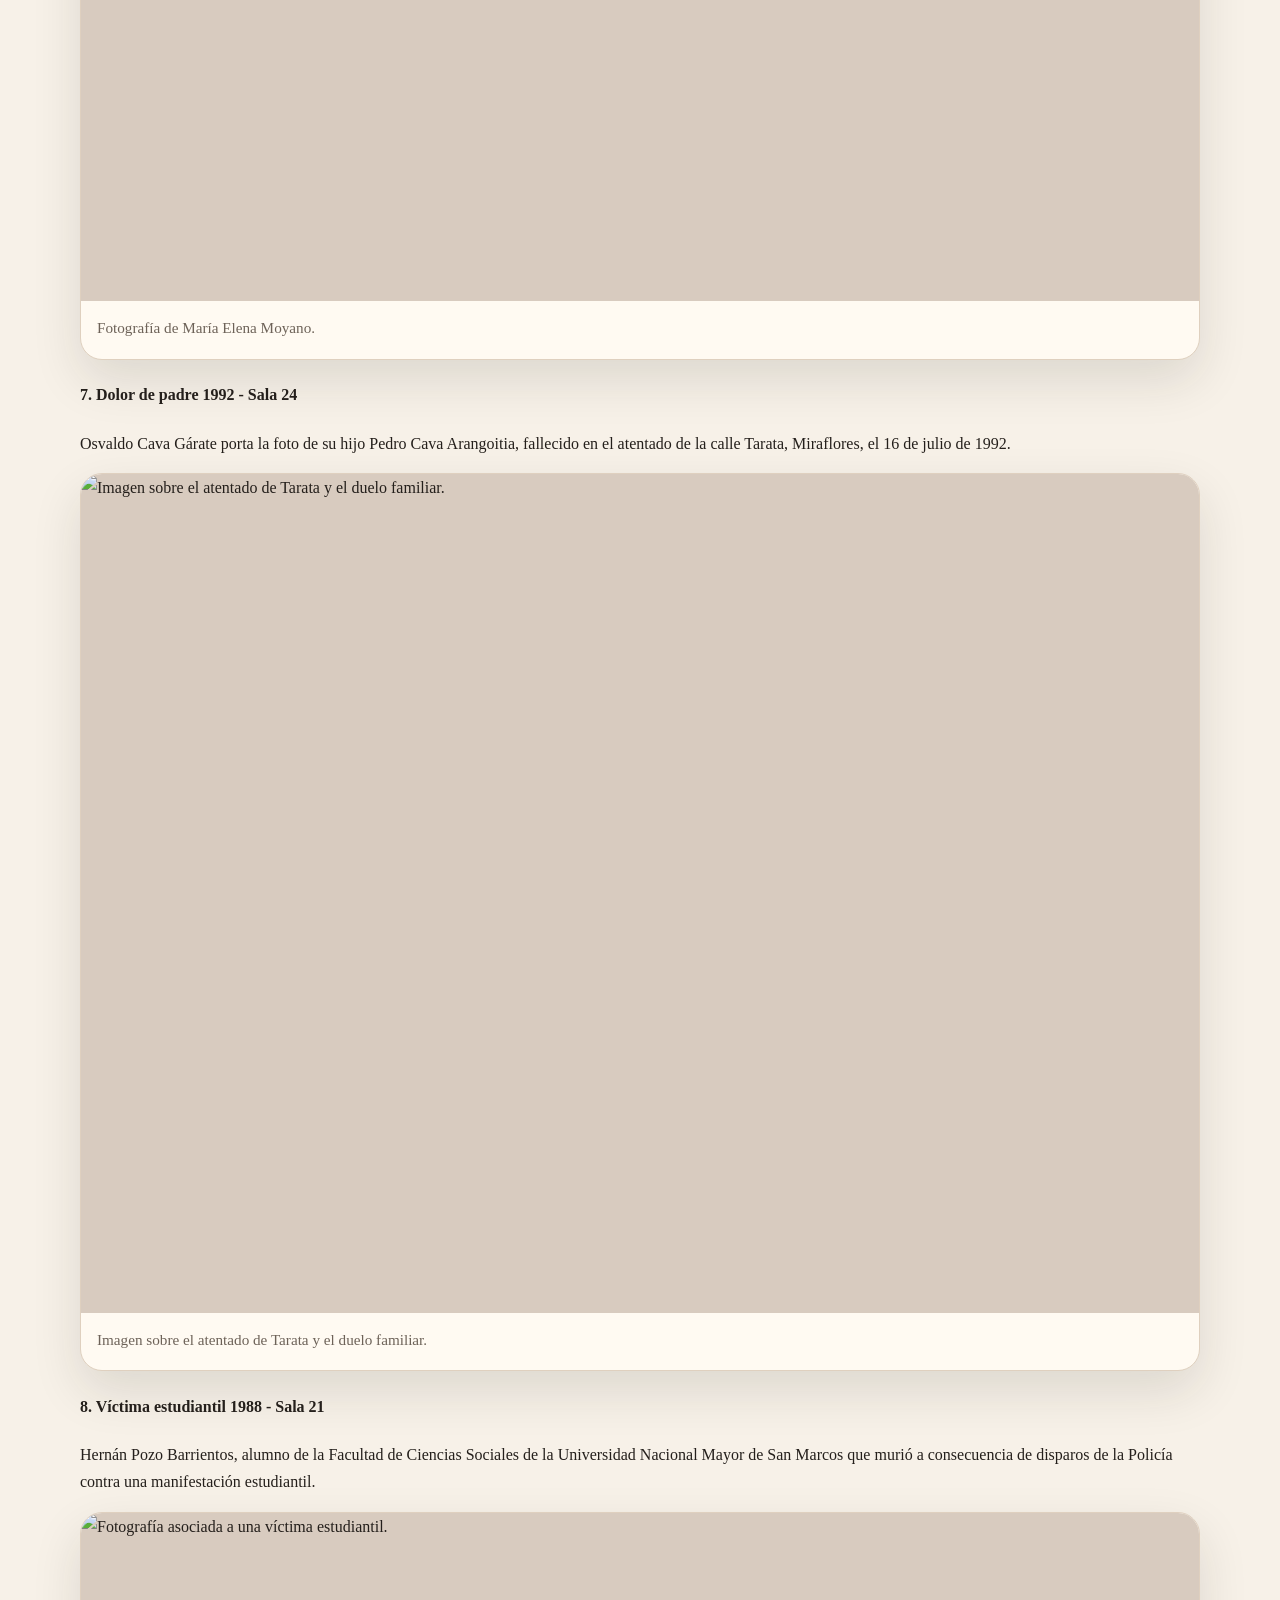
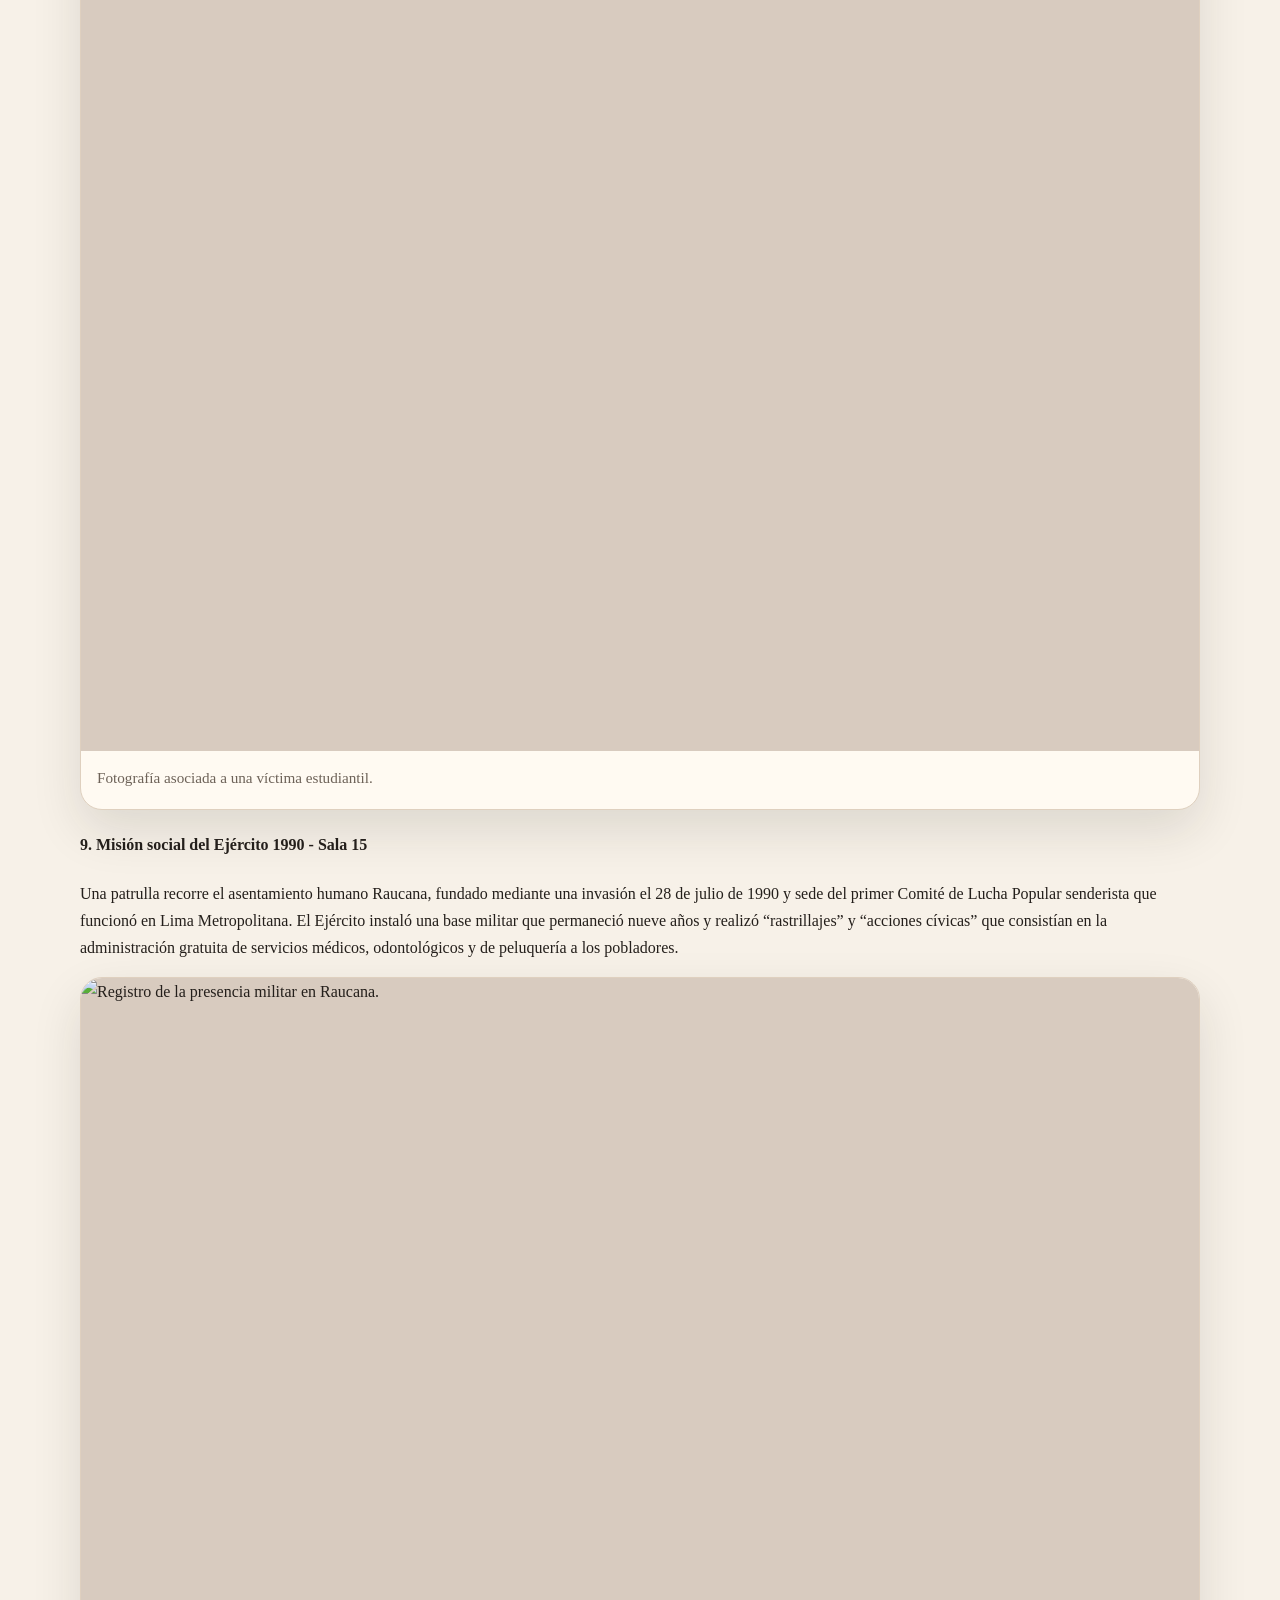
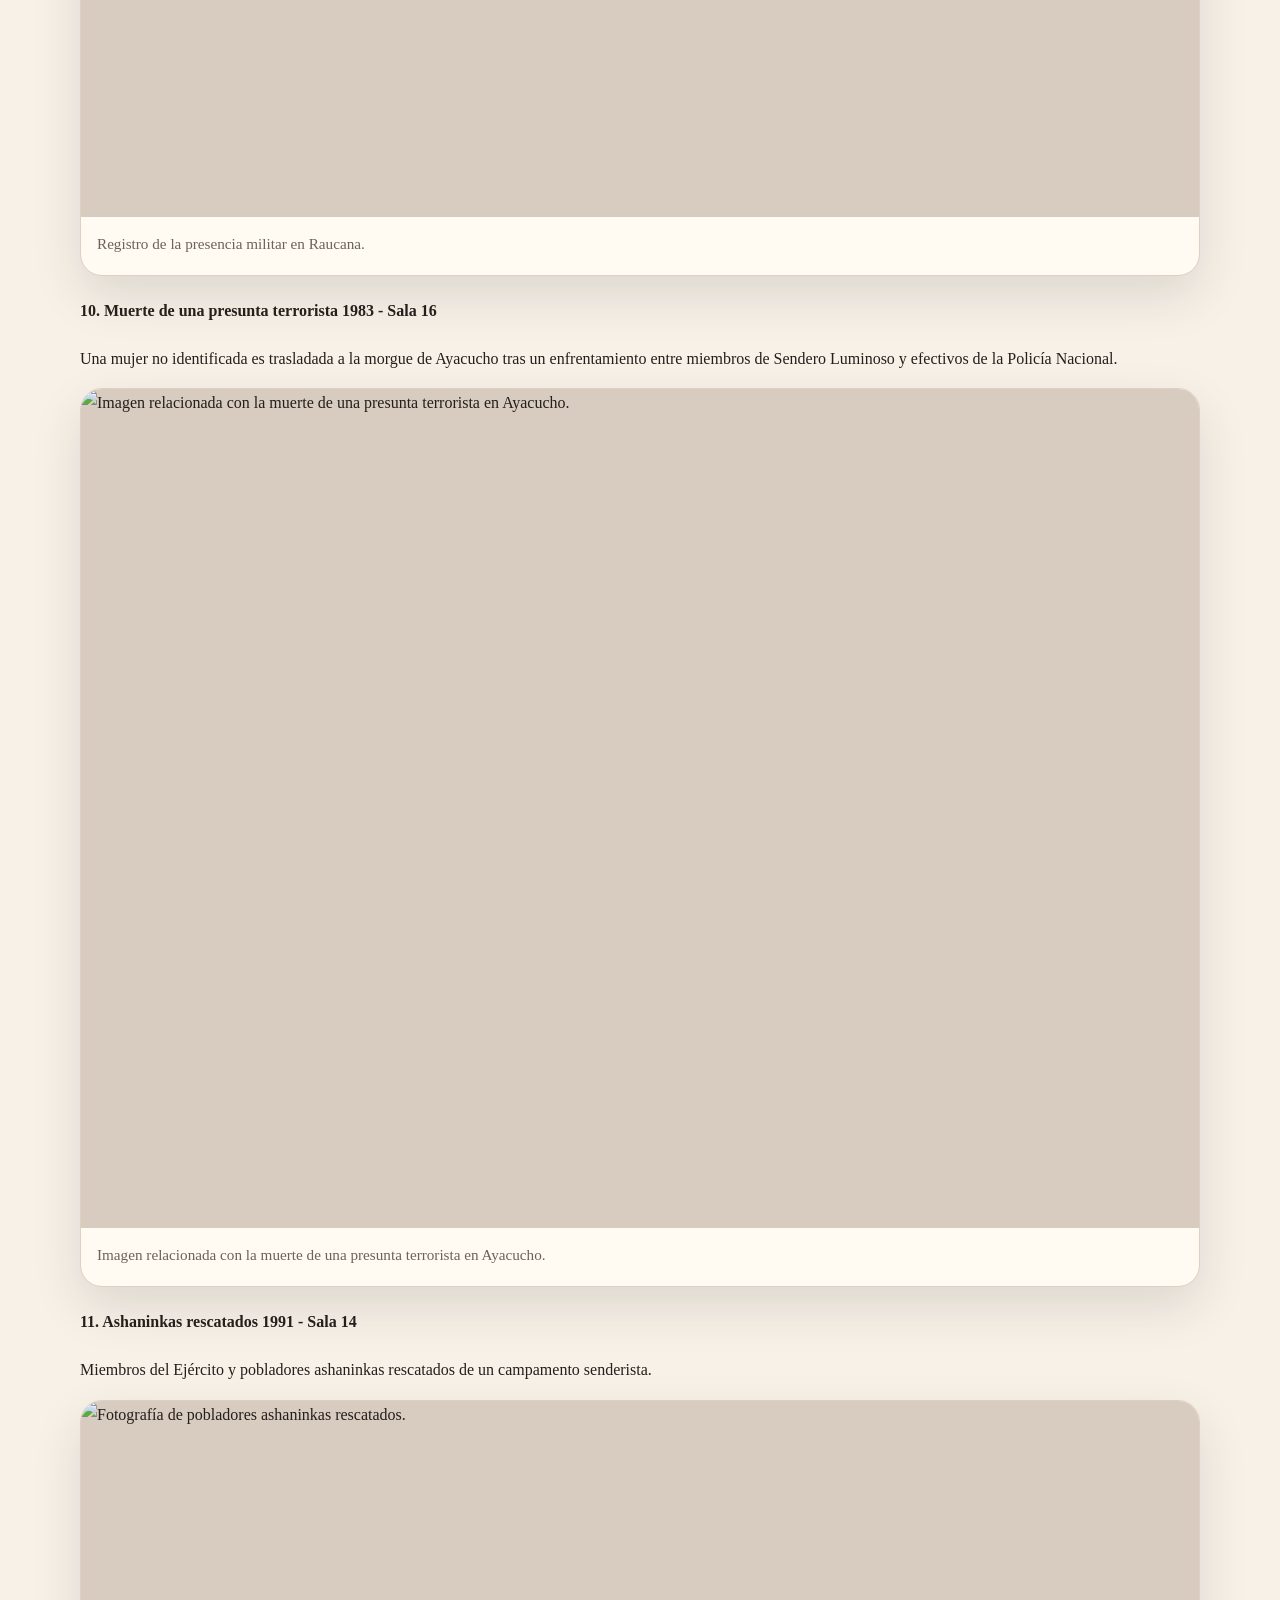
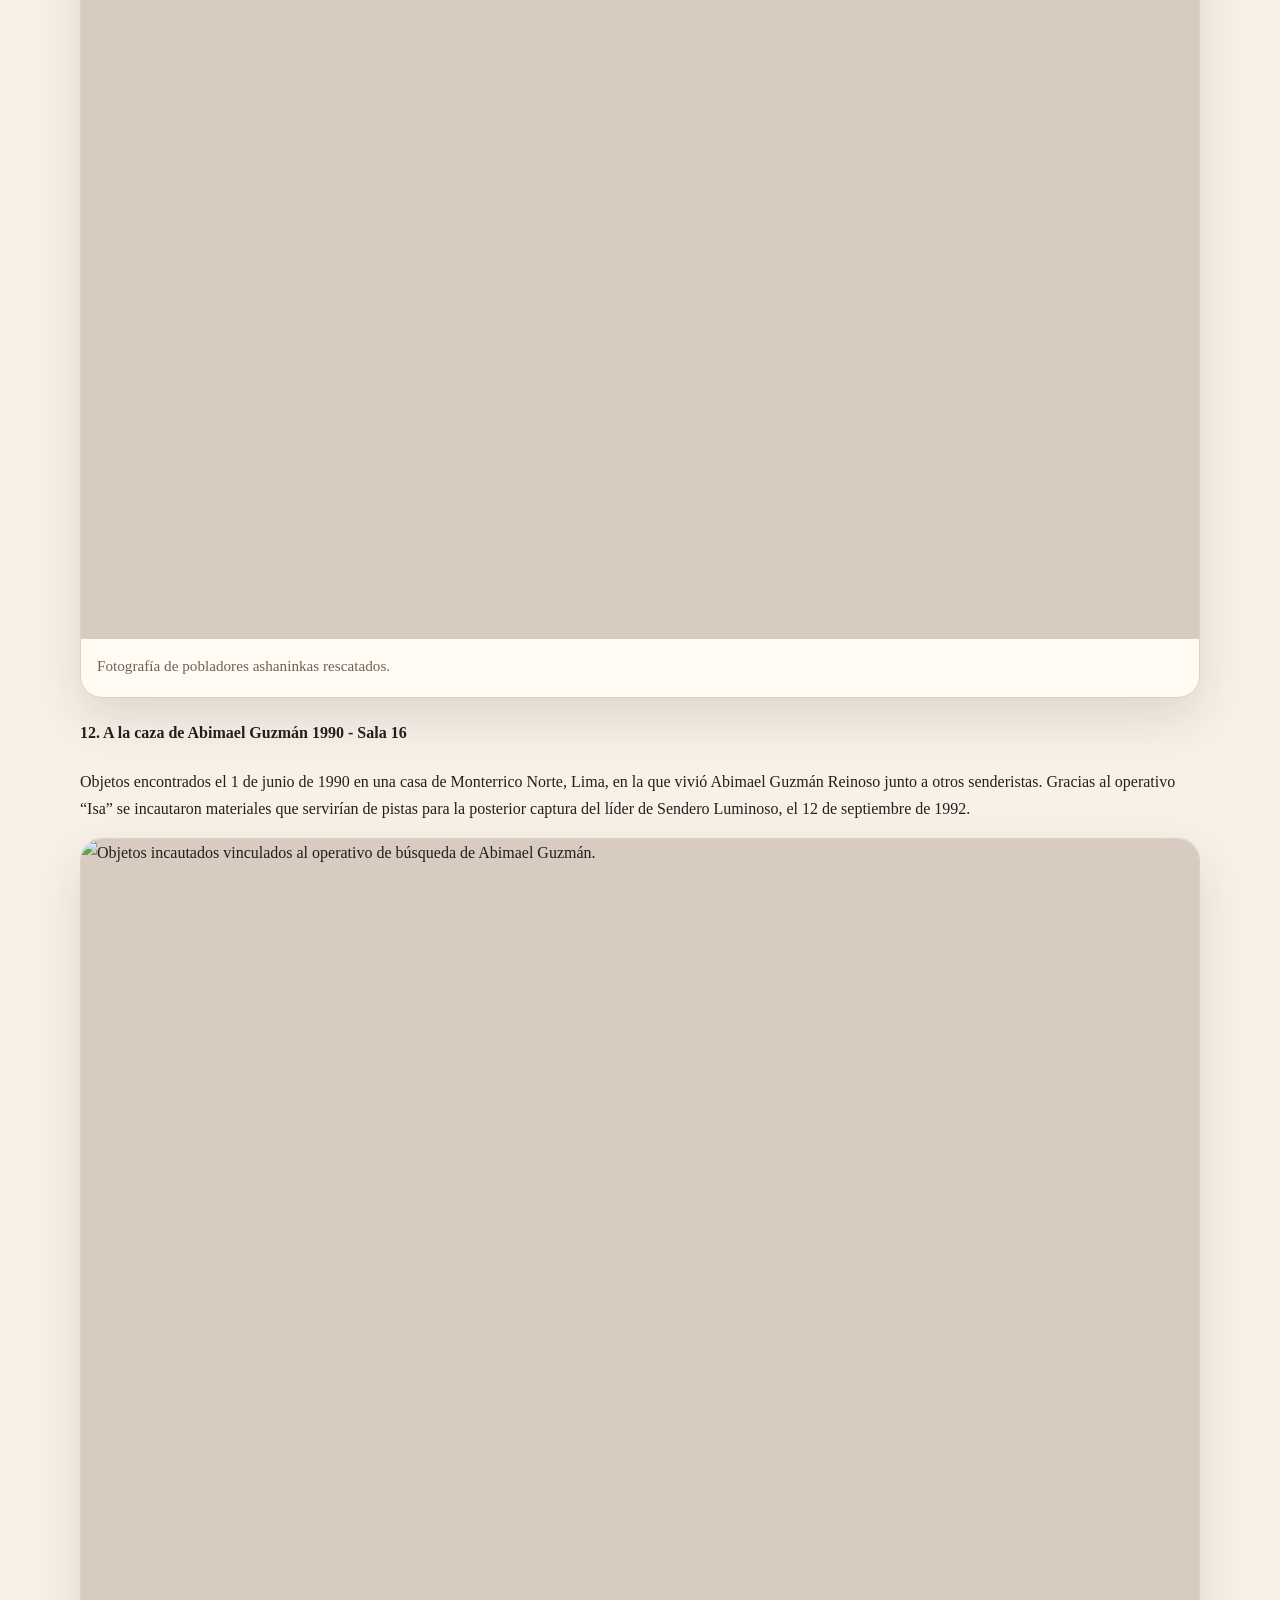
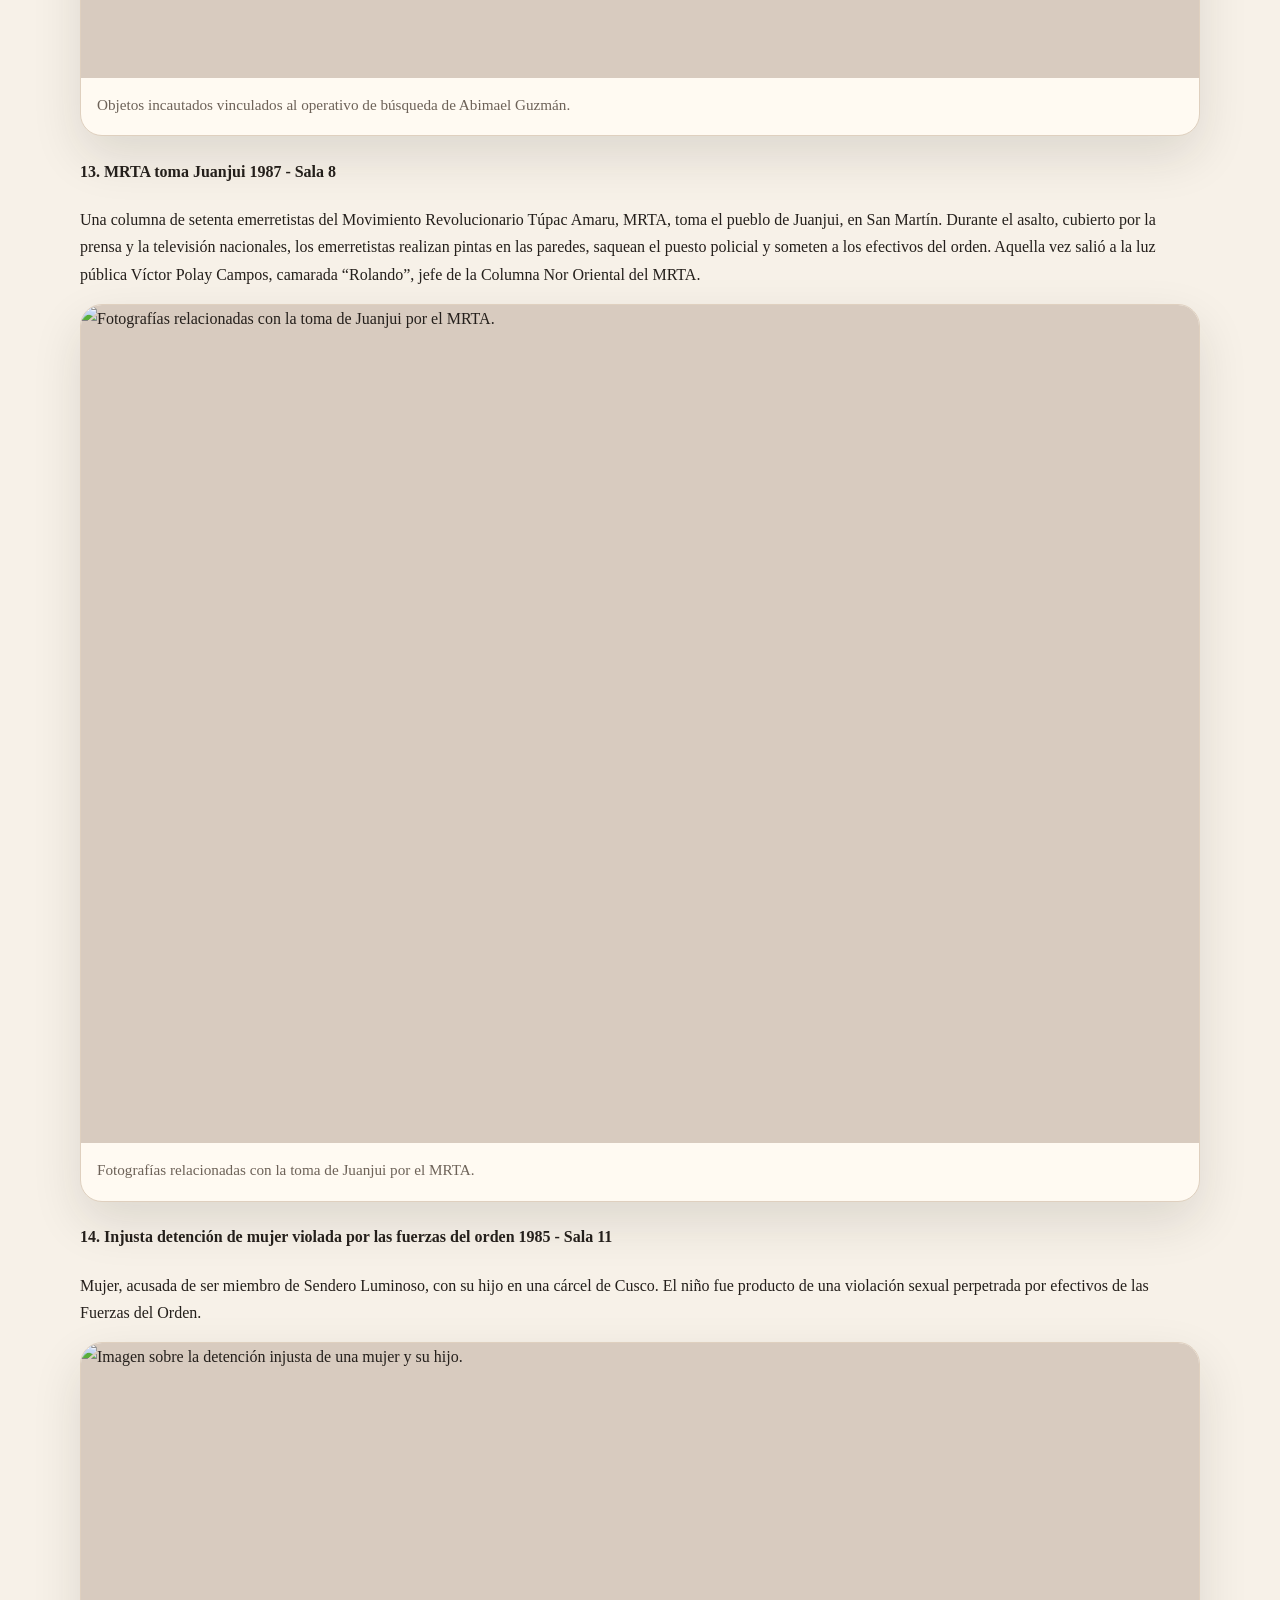
==== commit 225bb4a2: "Update index.html" ====
--- a/index.html
+++ b/index.html
@@ -12,6 +12,7 @@
     <nav class="navbar" aria-label="Navegación principal">
       <a class="logo" href="#inicio">Yuyanapaq</a>
       <div class="nav-links">
+        <a href="#trabajo-vera-lentz">Vera Lentz</a>
         <a href="#historia">Historia</a>
         <a href="#galeria">Galería</a>
         <a href="#entrevistas">Entrevistas</a>
@@ -59,16 +60,16 @@
       <div class="two-columns">
         <div>
           <p>
-            <strong>Yuyanapaq. Para recordar</strong> es un espacio de conmemoración creado por la
-            Comisión de la Verdad y Reconciliación (CVR) que abrió sus puertas por primera vez en agosto
-            del 2003. El nombre proviene del quechua y significa "para recordar". Es un proyecto que
-            utiliza la fotografía como herramienta de conocimiento y recuerdo, mostrando pruebas
-            irrefutables del horror vivido durante el periodo 1980-2000 en Perú.
+            <strong>Yuyanapaq. Para recordar</strong> es una muestra fotográfica dedicada
+            a preservar la memoria del periodo de violencia ocurrido en el Perú entre
+            1980 y 2000. Su nombre proviene del quechua y puede entenderse como una
+            invitación a recordar.
           </p>
           <p>
-            La exposición sintetiza los años de violencia mediante imágenes seleccionadas de archivos
-            fotográficos de diversos medios: fotógrafos independientes, agencias internacionales,
-            instituciones milirates, ONGs, iglesias y álbunes familiares.
+            La exposición forma parte de los esfuerzos de memoria vinculados al trabajo
+            de la Comisión de la Verdad y Reconciliación. A través de imágenes documentales,
+            propone un espacio de diálogo crítico, reflexión y aprendizaje para que los
+            hechos documentados no se repitan.
           </p>
         </div>
         <div class="info-box">
@@ -80,6 +81,177 @@
             <li><strong>Enfoque:</strong> memoria, verdad, derechos humanos y reflexión ciudadana.</li>
           </ul>
         </div>
+      </div>
+    </section>
+
+
+
+    <section class="section vera-doc-section" id="trabajo-vera-lentz">
+      <p class="section-label">Trabajo en Yuyanapaq</p>
+      <h2>Papel de Vera Lentz dentro de la muestra</h2>
+
+      <div class="text-card">
+        <ul class="featured-list">
+          <li>Cerca de 250 fotografías de Vera Lentz fueron seleccionadas por la CVR para las presentaciones virtuales, exposición y libro de Yuyanapaq.</li>
+          <li>Su fotografía emblemática <em>Denuncia</em> fue elegida como cubierta del catálogo de la exhibición y del libro <em>Yuyanapaq. Para recordar</em>.</li>
+          <li>Esta imagen también funcionó como fotografía publicitaria para el film <em>State of Fear</em> (2005), donde Lentz aparece en persona discutiendo sobre su trabajo.</li>
+          <li>Su trabajo es considerado parte del “legado visual invalorable” para reconstruir la historia de la violencia.</li>
+        </ul>
+      </div>
+
+      <h3 class="subheading">Salas o fotografías donde participó</h3>
+      <div class="photo-list">
+        <article class="photo-entry">
+          <div class="photo-entry-text">
+            <h4>1. Masacre de Socos, Ayacucho 1983 - Sala 6</h4>
+            <p>Autoridades y familiares de las víctimas de la matanza de Socos, Ayacucho, proceden a exhumar los cadáveres de los 32 comuneros ejecutados el 13 de noviembre de 1983 por los Sinchis de la Guardia Civil.</p>
+          </div>
+          <figure class="photo-entry-image">
+            <img src="fotos/vera-lentz-01.jpg" alt="Fotografía vinculada a la Masacre de Socos, Ayacucho." />
+            <figcaption>Fotografía vinculada a la Masacre de Socos, Ayacucho.</figcaption>
+          </figure>
+        </article>
+        <article class="photo-entry">
+          <div class="photo-entry-text">
+            <h4>2. Desaparecido 1984 - Sala 20</h4>
+            <p>Mujer muestra la foto carnet de un familiar desaparecido en Ayacucho.</p>
+          </div>
+          <figure class="photo-entry-image">
+            <img src="fotos/vera-lentz-02.jpg" alt="Imagen sobre la desaparición de familiares en Ayacucho." />
+            <figcaption>Imagen sobre la desaparición de familiares en Ayacucho.</figcaption>
+          </figure>
+        </article>
+        <article class="photo-entry">
+          <div class="photo-entry-text">
+            <h4>3. Ejército en San Marcos - 1992</h4>
+            <p>Efectivos militares en el campus de la Universidad Nacional Mayor de San Marcos en mayo de 1991. En aquella ocasión el Ejército instaló por primera vez una base militar al interior del campus universitario.</p>
+          </div>
+          <figure class="photo-entry-image">
+            <img src="fotos/vera-lentz-03.jpg" alt="Registro del Ejército en la Universidad Nacional Mayor de San Marcos." />
+            <figcaption>Registro del Ejército en la Universidad Nacional Mayor de San Marcos.</figcaption>
+          </figure>
+        </article>
+        <article class="photo-entry">
+          <div class="photo-entry-text">
+            <h4>4. De duelo 1990 - Sala 19</h4>
+            <p>Los padres de Ernesto Castillo Páez enseñan la fotografía de su hijo, estudiante de la Universidad Católica que fue detenido y desaparecido por miembros de la Policía Nacional en Villa El Salvador el 21 de octubre de 1990.</p>
+          </div>
+          <figure class="photo-entry-image">
+            <img src="fotos/vera-lentz-04.jpg" alt="Fotografía relacionada con Ernesto Castillo Páez y sus familiares." />
+            <figcaption>Fotografía relacionada con Ernesto Castillo Páez y sus familiares.</figcaption>
+          </figure>
+        </article>
+        <article class="photo-entry">
+          <div class="photo-entry-text">
+            <h4>5. Sendero en San Marcos 1987 - Sala 21</h4>
+            <p>Acto senderista por el “Día de la Heroicidad” celebrado el 18 y 19 de junio en la Universidad Nacional Mayor de San Marcos a un año de la masacre de los penales de junio de 1986.</p>
+          </div>
+          <figure class="photo-entry-image">
+            <img src="fotos/vera-lentz-05.jpg" alt="Imagen sobre la presencia senderista en San Marcos." />
+            <figcaption>Imagen sobre la presencia senderista en San Marcos.</figcaption>
+          </figure>
+        </article>
+        <article class="photo-entry">
+          <div class="photo-entry-text">
+            <h4>6. María Elena Moyano 1986 - Sala 22</h4>
+            <p>La líder popular dando de lactar a su hijo menor, David, tres años antes de ser elegida teniente alcaldesa de Villa El Salvador.</p>
+          </div>
+          <figure class="photo-entry-image">
+            <img src="fotos/vera-lentz-06.jpg" alt="Fotografía de María Elena Moyano." />
+            <figcaption>Fotografía de María Elena Moyano.</figcaption>
+          </figure>
+        </article>
+        <article class="photo-entry">
+          <div class="photo-entry-text">
+            <h4>7. Dolor de padre 1992 - Sala 24</h4>
+            <p>Osvaldo Cava Gárate porta la foto de su hijo Pedro Cava Arangoitia, fallecido en el atentado de la calle Tarata, Miraflores, el 16 de julio de 1992.</p>
+          </div>
+          <figure class="photo-entry-image">
+            <img src="fotos/vera-lentz-07.jpg" alt="Imagen sobre el atentado de Tarata y el duelo familiar." />
+            <figcaption>Imagen sobre el atentado de Tarata y el duelo familiar.</figcaption>
+          </figure>
+        </article>
+        <article class="photo-entry">
+          <div class="photo-entry-text">
+            <h4>8. Víctima estudiantil 1988 - Sala 21</h4>
+            <p>Hernán Pozo Barrientos, alumno de la Facultad de Ciencias Sociales de la Universidad Nacional Mayor de San Marcos que murió a consecuencia de disparos de la Policía contra una manifestación estudiantil.</p>
+          </div>
+          <figure class="photo-entry-image">
+            <img src="fotos/vera-lentz-08.jpg" alt="Fotografía asociada a una víctima estudiantil." />
+            <figcaption>Fotografía asociada a una víctima estudiantil.</figcaption>
+          </figure>
+        </article>
+        <article class="photo-entry">
+          <div class="photo-entry-text">
+            <h4>9. Misión social del Ejército 1990 - Sala 15</h4>
+            <p>Una patrulla recorre el asentamiento humano Raucana, fundado mediante una invasión el 28 de julio de 1990 y sede del primer Comité de Lucha Popular senderista que funcionó en Lima Metropolitana. El Ejército instaló una base militar que permaneció nueve años y realizó “rastrillajes” y “acciones cívicas” que consistían en la administración gratuita de servicios médicos, odontológicos y de peluquería a los pobladores.</p>
+          </div>
+          <figure class="photo-entry-image">
+            <img src="fotos/vera-lentz-09.jpg" alt="Registro de la presencia militar en Raucana." />
+            <figcaption>Registro de la presencia militar en Raucana.</figcaption>
+          </figure>
+        </article>
+        <article class="photo-entry">
+          <div class="photo-entry-text">
+            <h4>10. Muerte de una presunta terrorista 1983 - Sala 16</h4>
+            <p>Una mujer no identificada es trasladada a la morgue de Ayacucho tras un enfrentamiento entre miembros de Sendero Luminoso y efectivos de la Policía Nacional.</p>
+          </div>
+          <figure class="photo-entry-image">
+            <img src="fotos/vera-lentz-10.jpg" alt="Imagen relacionada con la muerte de una presunta terrorista en Ayacucho." />
+            <figcaption>Imagen relacionada con la muerte de una presunta terrorista en Ayacucho.</figcaption>
+          </figure>
+        </article>
+        <article class="photo-entry">
+          <div class="photo-entry-text">
+            <h4>11. Ashaninkas rescatados 1991 - Sala 14</h4>
+            <p>Miembros del Ejército y pobladores ashaninkas rescatados de un campamento senderista.</p>
+          </div>
+          <figure class="photo-entry-image">
+            <img src="fotos/vera-lentz-11.jpg" alt="Fotografía de pobladores ashaninkas rescatados." />
+            <figcaption>Fotografía de pobladores ashaninkas rescatados.</figcaption>
+          </figure>
+        </article>
+        <article class="photo-entry">
+          <div class="photo-entry-text">
+            <h4>12. A la caza de Abimael Guzmán 1990 - Sala 16</h4>
+            <p>Objetos encontrados el 1 de junio de 1990 en una casa de Monterrico Norte, Lima, en la que vivió Abimael Guzmán Reinoso junto a otros senderistas. Gracias al operativo “Isa” se incautaron materiales que servirían de pistas para la posterior captura del líder de Sendero Luminoso, el 12 de septiembre de 1992.</p>
+          </div>
+          <figure class="photo-entry-image">
+            <img src="fotos/vera-lentz-12.jpg" alt="Objetos incautados vinculados al operativo de búsqueda de Abimael Guzmán." />
+            <figcaption>Objetos incautados vinculados al operativo de búsqueda de Abimael Guzmán.</figcaption>
+          </figure>
+        </article>
+        <article class="photo-entry">
+          <div class="photo-entry-text">
+            <h4>13. MRTA toma Juanjui 1987 - Sala 8</h4>
+            <p>Una columna de setenta emerretistas del Movimiento Revolucionario Túpac Amaru, MRTA, toma el pueblo de Juanjui, en San Martín. Durante el asalto, cubierto por la prensa y la televisión nacionales, los emerretistas realizan pintas en las paredes, saquean el puesto policial y someten a los efectivos del orden. Aquella vez salió a la luz pública Víctor Polay Campos, camarada “Rolando”, jefe de la Columna Nor Oriental del MRTA.</p>
+          </div>
+          <figure class="photo-entry-image">
+            <img src="fotos/vera-lentz-13.jpg" alt="Fotografías relacionadas con la toma de Juanjui por el MRTA." />
+            <figcaption>Fotografías relacionadas con la toma de Juanjui por el MRTA.</figcaption>
+          </figure>
+        </article>
+        <article class="photo-entry">
+          <div class="photo-entry-text">
+            <h4>14. Injusta detención de mujer violada por las fuerzas del orden 1985 - Sala 11</h4>
+            <p>Mujer, acusada de ser miembro de Sendero Luminoso, con su hijo en una cárcel de Cusco. El niño fue producto de una violación sexual perpetrada por efectivos de las Fuerzas del Orden.</p>
+          </div>
+          <figure class="photo-entry-image">
+            <img src="fotos/vera-lentz-14.jpg" alt="Imagen sobre la detención injusta de una mujer y su hijo." />
+            <figcaption>Imagen sobre la detención injusta de una mujer y su hijo.</figcaption>
+          </figure>
+        </article>
+      </div>
+
+      <div class="text-card other-facts">
+        <h3>Otros hechos del conflicto</h3>
+        <ul>
+          <li>Captó escenas de gran emoción durante el conflicto.</li>
+          <li>Fotografió fuerzas armadas y Sendero Luminoso.</li>
+          <li>Logró introducir cámaras en cárceles donde prisioneros de Sendero tenían control.</li>
+          <li>Documentó la masacre de Putis, ocurrida en diciembre de 1984, donde el Ejército asesinó a más de 120 personas, incluyendo niños, adultos y ancianos que buscaban protección contra Sendero Luminoso.</li>
+        </ul>
+        <p>Su trabajo documenta la violencia ejercida por Sendero Luminoso, MRTA y fuerzas de seguridad o paramilitares peruanas.</p>
       </div>
     </section>
 
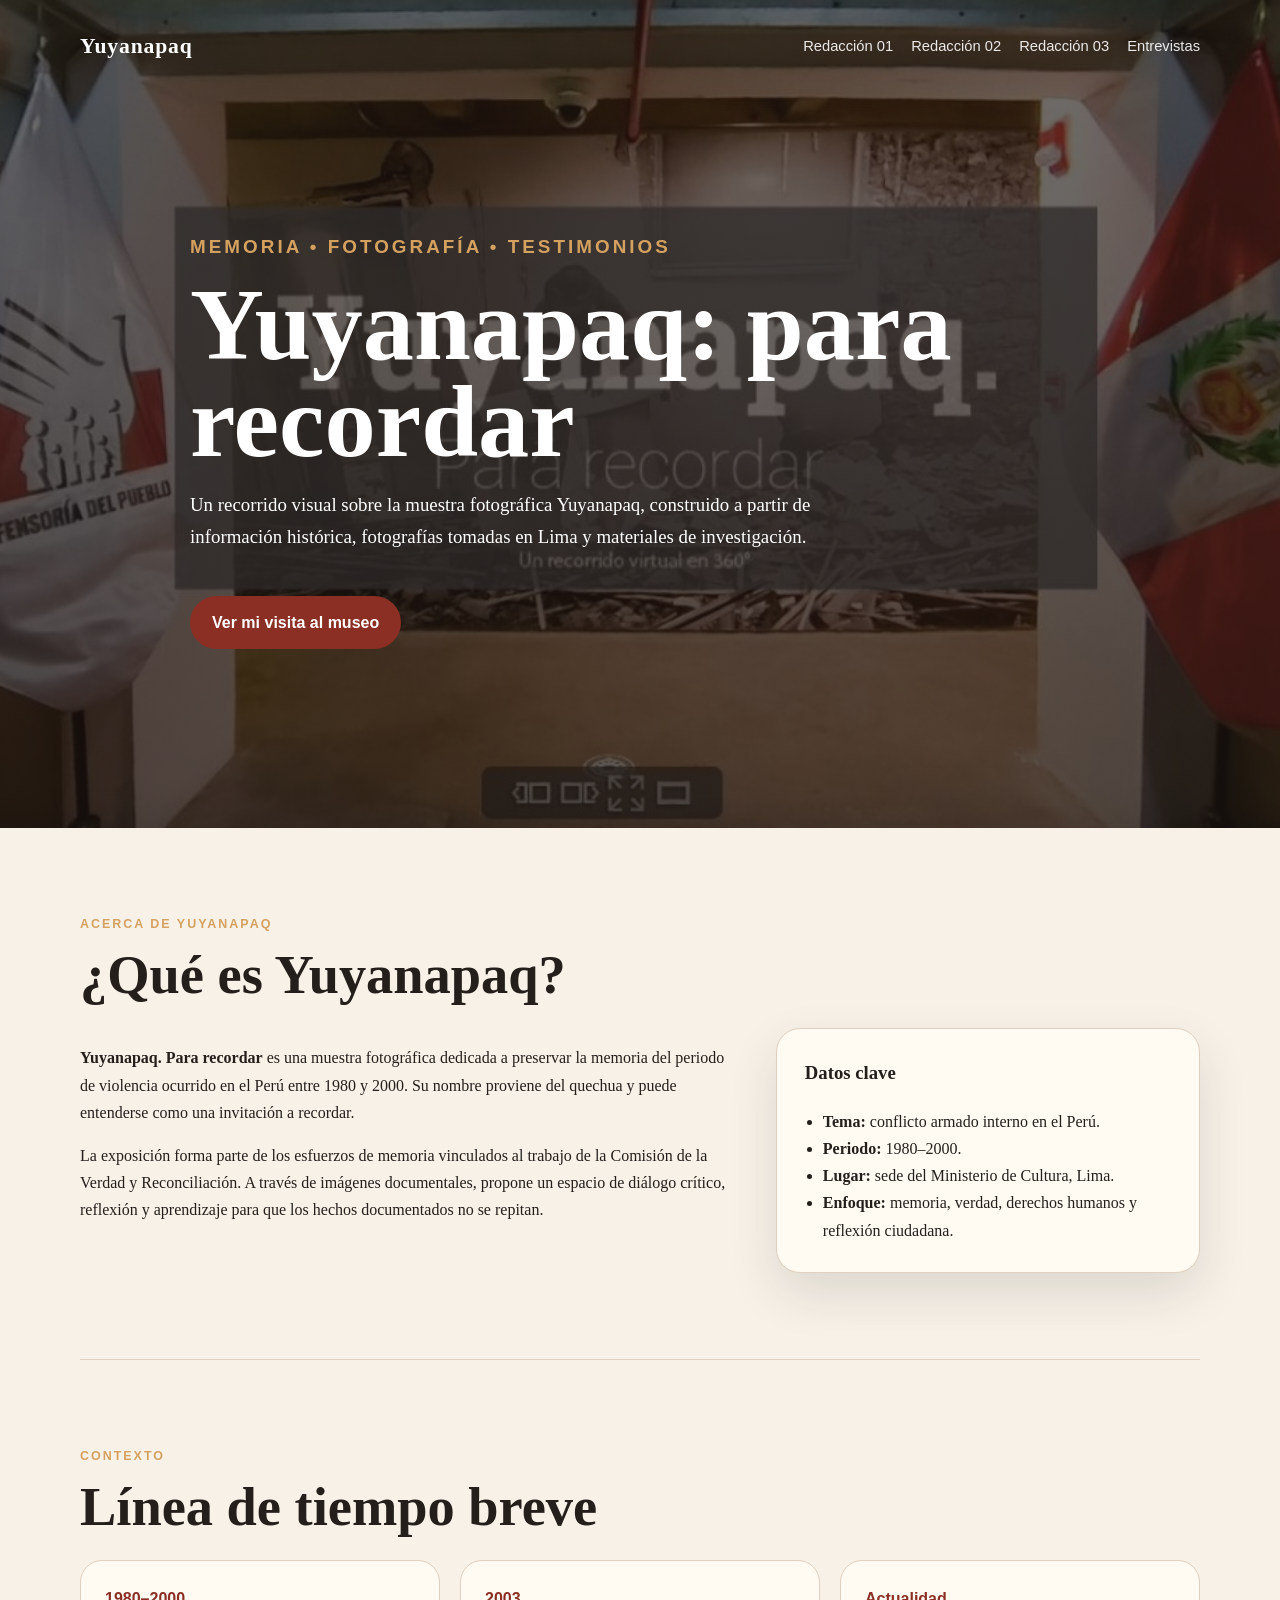
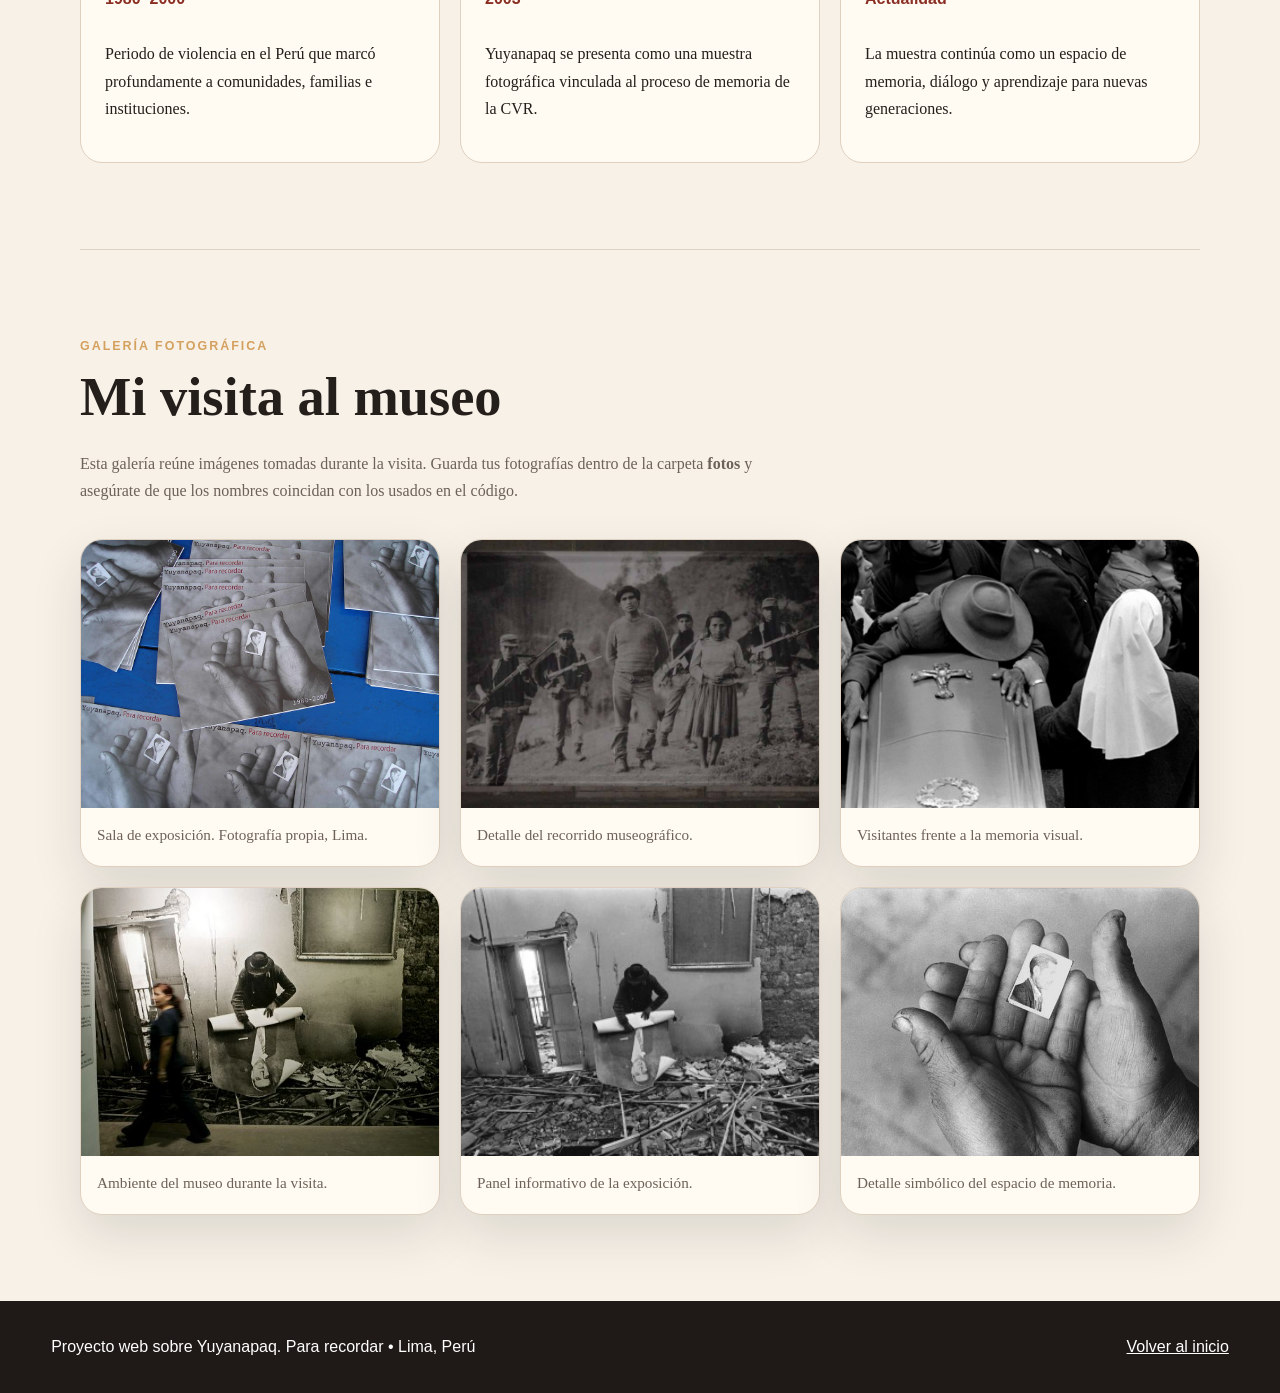
==== commit d5ffb53d: "Update index.html" ====
--- a/index.html
+++ b/index.html
@@ -3,406 +3,122 @@
 <head>
   <meta charset="UTF-8" />
   <meta name="viewport" content="width=device-width, initial-scale=1.0" />
-  <title>Yuyanapaq: memoria, fotografía y testimonios</title>
-  <meta name="description" content="Sitio documental sobre Yuyanapaq. Para recordar, con historia, fotografías propias del museo en Lima y entrevistas realizadas." />
+  <title>Yuyanapaq: para recordar</title>
+  <meta name="description" content="Sitio documental sobre Yuyanapaq. Para recordar." />
   <link rel="stylesheet" href="style.css" />
 </head>
 <body>
-  <header class="hero" id="inicio">
-    <nav class="navbar" aria-label="Navegación principal">
-      <a class="logo" href="#inicio">Yuyanapaq</a>
-      <div class="nav-links">
-        <a href="#trabajo-vera-lentz">Vera Lentz</a>
-        <a href="#historia">Historia</a>
-        <a href="#galeria">Galería</a>
-        <a href="#entrevistas">Entrevistas</a>
-        <a href="#reflexion">Reflexión</a>
-        <a href="#fuentes">Fuentes</a>
+  <header class="hero">
+    
+<nav class="navbar" aria-label="Navegación principal">
+  <a class="logo" href="index.html">Yuyanapaq</a>
+  <div class="nav-links">
+    <a href="redaccion-01.html">Redacción 01</a>
+    <a href="redaccion-02.html">Redacción 02</a>
+    <a href="redaccion-03.html">Redacción 03</a>
+    <a href="entrevistas.html">Entrevistas</a>
+  </div>
+</nav>
+    <section class="hero-content">
+  <p class="tag">Memoria • Fotografía • Testimonios</p>
+  <h1>Yuyanapaq: para recordar</h1>
+  <p>
+    Un recorrido visual sobre la muestra fotográfica Yuyanapaq, construido a partir
+    de información histórica, fotografías tomadas en Lima y materiales de investigación.
+  </p>
+  <a class="button" href="#galeria">Ver mi visita al museo</a>
+</section>
+  </header>
+  <main>
+  <section class="section" id="historia">
+    <p class="section-label">Acerca de Yuyanapaq</p>
+    <h2>¿Qué es Yuyanapaq?</h2>
+    <div class="two-columns">
+      <div>
+        <p>
+          <strong>Yuyanapaq. Para recordar</strong> es una muestra fotográfica dedicada
+          a preservar la memoria del periodo de violencia ocurrido en el Perú entre
+          1980 y 2000. Su nombre proviene del quechua y puede entenderse como una
+          invitación a recordar.
+        </p>
+        <p>
+          La exposición forma parte de los esfuerzos de memoria vinculados al trabajo
+          de la Comisión de la Verdad y Reconciliación. A través de imágenes documentales,
+          propone un espacio de diálogo crítico, reflexión y aprendizaje para que los
+          hechos documentados no se repitan.
+        </p>
       </div>
-    </nav>
-
-    <section class="hero-content">
-      <p class="tag">Memoria • Fotografía • Testimonios</p>
-      <h1>Yuyanapaq: para recordar</h1>
-      <p>
-        Un recorrido visual y testimonial sobre la muestra fotográfica Yuyanapaq,
-        construida a partir de fotografías tomadas en Lima y entrevistas realizadas
-        durante la visita al museo.
-      </p>
-      <a class="button" href="#galeria">Ver recorrido fotográfico</a>
-    </section>
-  </header>
-
-  <main>
-    <section class="section intro-grid" aria-label="Presentación del proyecto">
-      <article>
-        <p class="section-label">Sobre este sitio</p>
-        <h2>Un proyecto para mirar, escuchar y recordar</h2>
-        <p>
-          Esta página reúne una investigación personal sobre Yuyanapaq. Para recordar.
-          El objetivo es presentar información histórica, fotografías propias del espacio
-          museográfico y voces recogidas en entrevistas. La intención no es solo informar,
-          sino abrir una reflexión sobre la memoria y el impacto del periodo de violencia
-          vivido en el Perú entre 1980 y 2000.
-        </p>
-      </article>
-      <aside class="quote-card">
-        <p>
-          “Recordar no significa quedarse en el pasado, sino comprenderlo para construir
-          una sociedad más consciente.”
-        </p>
-      </aside>
-    </section>
-
-    <section class="section" id="historia">
-      <p class="section-label">Historia</p>
-      <h2>¿Qué es Yuyanapaq?</h2>
-      <div class="two-columns">
-        <div>
-          <p>
-            <strong>Yuyanapaq. Para recordar</strong> es una muestra fotográfica dedicada
-            a preservar la memoria del periodo de violencia ocurrido en el Perú entre
-            1980 y 2000. Su nombre proviene del quechua y puede entenderse como una
-            invitación a recordar.
-          </p>
-          <p>
-            La exposición forma parte de los esfuerzos de memoria vinculados al trabajo
-            de la Comisión de la Verdad y Reconciliación. A través de imágenes documentales,
-            propone un espacio de diálogo crítico, reflexión y aprendizaje para que los
-            hechos documentados no se repitan.
-          </p>
-        </div>
-        <div class="info-box">
-          <h3>Datos clave</h3>
-          <ul>
-            <li><strong>Tema:</strong> conflicto armado interno en el Perú.</li>
-            <li><strong>Periodo:</strong> 1980–2000.</li>
-            <li><strong>Lugar:</strong> sede del Ministerio de Cultura, Lima.</li>
-            <li><strong>Enfoque:</strong> memoria, verdad, derechos humanos y reflexión ciudadana.</li>
-          </ul>
-        </div>
-      </div>
-    </section>
-
-
-
-    <section class="section vera-doc-section" id="trabajo-vera-lentz">
-      <p class="section-label">Trabajo en Yuyanapaq</p>
-      <h2>Papel de Vera Lentz dentro de la muestra</h2>
-
-      <div class="text-card">
-        <ul class="featured-list">
-          <li>Cerca de 250 fotografías de Vera Lentz fueron seleccionadas por la CVR para las presentaciones virtuales, exposición y libro de Yuyanapaq.</li>
-          <li>Su fotografía emblemática <em>Denuncia</em> fue elegida como cubierta del catálogo de la exhibición y del libro <em>Yuyanapaq. Para recordar</em>.</li>
-          <li>Esta imagen también funcionó como fotografía publicitaria para el film <em>State of Fear</em> (2005), donde Lentz aparece en persona discutiendo sobre su trabajo.</li>
-          <li>Su trabajo es considerado parte del “legado visual invalorable” para reconstruir la historia de la violencia.</li>
+      <div class="info-box">
+        <h3>Datos clave</h3>
+        <ul>
+          <li><strong>Tema:</strong> conflicto armado interno en el Perú.</li>
+          <li><strong>Periodo:</strong> 1980–2000.</li>
+          <li><strong>Lugar:</strong> sede del Ministerio de Cultura, Lima.</li>
+          <li><strong>Enfoque:</strong> memoria, verdad, derechos humanos y reflexión ciudadana.</li>
         </ul>
       </div>
+    </div>
+  </section>
 
-      <h3 class="subheading">Salas o fotografías donde participó</h3>
-      <div class="photo-list">
-        <article class="photo-entry">
-          <div class="photo-entry-text">
-            <h4>1. Masacre de Socos, Ayacucho 1983 - Sala 6</h4>
-            <p>Autoridades y familiares de las víctimas de la matanza de Socos, Ayacucho, proceden a exhumar los cadáveres de los 32 comuneros ejecutados el 13 de noviembre de 1983 por los Sinchis de la Guardia Civil.</p>
-          </div>
-          <figure class="photo-entry-image">
-            <img src="fotos/vera-lentz-01.jpg" alt="Fotografía vinculada a la Masacre de Socos, Ayacucho." />
-            <figcaption>Fotografía vinculada a la Masacre de Socos, Ayacucho.</figcaption>
-          </figure>
-        </article>
-        <article class="photo-entry">
-          <div class="photo-entry-text">
-            <h4>2. Desaparecido 1984 - Sala 20</h4>
-            <p>Mujer muestra la foto carnet de un familiar desaparecido en Ayacucho.</p>
-          </div>
-          <figure class="photo-entry-image">
-            <img src="fotos/vera-lentz-02.jpg" alt="Imagen sobre la desaparición de familiares en Ayacucho." />
-            <figcaption>Imagen sobre la desaparición de familiares en Ayacucho.</figcaption>
-          </figure>
-        </article>
-        <article class="photo-entry">
-          <div class="photo-entry-text">
-            <h4>3. Ejército en San Marcos - 1992</h4>
-            <p>Efectivos militares en el campus de la Universidad Nacional Mayor de San Marcos en mayo de 1991. En aquella ocasión el Ejército instaló por primera vez una base militar al interior del campus universitario.</p>
-          </div>
-          <figure class="photo-entry-image">
-            <img src="fotos/vera-lentz-03.jpg" alt="Registro del Ejército en la Universidad Nacional Mayor de San Marcos." />
-            <figcaption>Registro del Ejército en la Universidad Nacional Mayor de San Marcos.</figcaption>
-          </figure>
-        </article>
-        <article class="photo-entry">
-          <div class="photo-entry-text">
-            <h4>4. De duelo 1990 - Sala 19</h4>
-            <p>Los padres de Ernesto Castillo Páez enseñan la fotografía de su hijo, estudiante de la Universidad Católica que fue detenido y desaparecido por miembros de la Policía Nacional en Villa El Salvador el 21 de octubre de 1990.</p>
-          </div>
-          <figure class="photo-entry-image">
-            <img src="fotos/vera-lentz-04.jpg" alt="Fotografía relacionada con Ernesto Castillo Páez y sus familiares." />
-            <figcaption>Fotografía relacionada con Ernesto Castillo Páez y sus familiares.</figcaption>
-          </figure>
-        </article>
-        <article class="photo-entry">
-          <div class="photo-entry-text">
-            <h4>5. Sendero en San Marcos 1987 - Sala 21</h4>
-            <p>Acto senderista por el “Día de la Heroicidad” celebrado el 18 y 19 de junio en la Universidad Nacional Mayor de San Marcos a un año de la masacre de los penales de junio de 1986.</p>
-          </div>
-          <figure class="photo-entry-image">
-            <img src="fotos/vera-lentz-05.jpg" alt="Imagen sobre la presencia senderista en San Marcos." />
-            <figcaption>Imagen sobre la presencia senderista en San Marcos.</figcaption>
-          </figure>
-        </article>
-        <article class="photo-entry">
-          <div class="photo-entry-text">
-            <h4>6. María Elena Moyano 1986 - Sala 22</h4>
-            <p>La líder popular dando de lactar a su hijo menor, David, tres años antes de ser elegida teniente alcaldesa de Villa El Salvador.</p>
-          </div>
-          <figure class="photo-entry-image">
-            <img src="fotos/vera-lentz-06.jpg" alt="Fotografía de María Elena Moyano." />
-            <figcaption>Fotografía de María Elena Moyano.</figcaption>
-          </figure>
-        </article>
-        <article class="photo-entry">
-          <div class="photo-entry-text">
-            <h4>7. Dolor de padre 1992 - Sala 24</h4>
-            <p>Osvaldo Cava Gárate porta la foto de su hijo Pedro Cava Arangoitia, fallecido en el atentado de la calle Tarata, Miraflores, el 16 de julio de 1992.</p>
-          </div>
-          <figure class="photo-entry-image">
-            <img src="fotos/vera-lentz-07.jpg" alt="Imagen sobre el atentado de Tarata y el duelo familiar." />
-            <figcaption>Imagen sobre el atentado de Tarata y el duelo familiar.</figcaption>
-          </figure>
-        </article>
-        <article class="photo-entry">
-          <div class="photo-entry-text">
-            <h4>8. Víctima estudiantil 1988 - Sala 21</h4>
-            <p>Hernán Pozo Barrientos, alumno de la Facultad de Ciencias Sociales de la Universidad Nacional Mayor de San Marcos que murió a consecuencia de disparos de la Policía contra una manifestación estudiantil.</p>
-          </div>
-          <figure class="photo-entry-image">
-            <img src="fotos/vera-lentz-08.jpg" alt="Fotografía asociada a una víctima estudiantil." />
-            <figcaption>Fotografía asociada a una víctima estudiantil.</figcaption>
-          </figure>
-        </article>
-        <article class="photo-entry">
-          <div class="photo-entry-text">
-            <h4>9. Misión social del Ejército 1990 - Sala 15</h4>
-            <p>Una patrulla recorre el asentamiento humano Raucana, fundado mediante una invasión el 28 de julio de 1990 y sede del primer Comité de Lucha Popular senderista que funcionó en Lima Metropolitana. El Ejército instaló una base militar que permaneció nueve años y realizó “rastrillajes” y “acciones cívicas” que consistían en la administración gratuita de servicios médicos, odontológicos y de peluquería a los pobladores.</p>
-          </div>
-          <figure class="photo-entry-image">
-            <img src="fotos/vera-lentz-09.jpg" alt="Registro de la presencia militar en Raucana." />
-            <figcaption>Registro de la presencia militar en Raucana.</figcaption>
-          </figure>
-        </article>
-        <article class="photo-entry">
-          <div class="photo-entry-text">
-            <h4>10. Muerte de una presunta terrorista 1983 - Sala 16</h4>
-            <p>Una mujer no identificada es trasladada a la morgue de Ayacucho tras un enfrentamiento entre miembros de Sendero Luminoso y efectivos de la Policía Nacional.</p>
-          </div>
-          <figure class="photo-entry-image">
-            <img src="fotos/vera-lentz-10.jpg" alt="Imagen relacionada con la muerte de una presunta terrorista en Ayacucho." />
-            <figcaption>Imagen relacionada con la muerte de una presunta terrorista en Ayacucho.</figcaption>
-          </figure>
-        </article>
-        <article class="photo-entry">
-          <div class="photo-entry-text">
-            <h4>11. Ashaninkas rescatados 1991 - Sala 14</h4>
-            <p>Miembros del Ejército y pobladores ashaninkas rescatados de un campamento senderista.</p>
-          </div>
-          <figure class="photo-entry-image">
-            <img src="fotos/vera-lentz-11.jpg" alt="Fotografía de pobladores ashaninkas rescatados." />
-            <figcaption>Fotografía de pobladores ashaninkas rescatados.</figcaption>
-          </figure>
-        </article>
-        <article class="photo-entry">
-          <div class="photo-entry-text">
-            <h4>12. A la caza de Abimael Guzmán 1990 - Sala 16</h4>
-            <p>Objetos encontrados el 1 de junio de 1990 en una casa de Monterrico Norte, Lima, en la que vivió Abimael Guzmán Reinoso junto a otros senderistas. Gracias al operativo “Isa” se incautaron materiales que servirían de pistas para la posterior captura del líder de Sendero Luminoso, el 12 de septiembre de 1992.</p>
-          </div>
-          <figure class="photo-entry-image">
-            <img src="fotos/vera-lentz-12.jpg" alt="Objetos incautados vinculados al operativo de búsqueda de Abimael Guzmán." />
-            <figcaption>Objetos incautados vinculados al operativo de búsqueda de Abimael Guzmán.</figcaption>
-          </figure>
-        </article>
-        <article class="photo-entry">
-          <div class="photo-entry-text">
-            <h4>13. MRTA toma Juanjui 1987 - Sala 8</h4>
-            <p>Una columna de setenta emerretistas del Movimiento Revolucionario Túpac Amaru, MRTA, toma el pueblo de Juanjui, en San Martín. Durante el asalto, cubierto por la prensa y la televisión nacionales, los emerretistas realizan pintas en las paredes, saquean el puesto policial y someten a los efectivos del orden. Aquella vez salió a la luz pública Víctor Polay Campos, camarada “Rolando”, jefe de la Columna Nor Oriental del MRTA.</p>
-          </div>
-          <figure class="photo-entry-image">
-            <img src="fotos/vera-lentz-13.jpg" alt="Fotografías relacionadas con la toma de Juanjui por el MRTA." />
-            <figcaption>Fotografías relacionadas con la toma de Juanjui por el MRTA.</figcaption>
-          </figure>
-        </article>
-        <article class="photo-entry">
-          <div class="photo-entry-text">
-            <h4>14. Injusta detención de mujer violada por las fuerzas del orden 1985 - Sala 11</h4>
-            <p>Mujer, acusada de ser miembro de Sendero Luminoso, con su hijo en una cárcel de Cusco. El niño fue producto de una violación sexual perpetrada por efectivos de las Fuerzas del Orden.</p>
-          </div>
-          <figure class="photo-entry-image">
-            <img src="fotos/vera-lentz-14.jpg" alt="Imagen sobre la detención injusta de una mujer y su hijo." />
-            <figcaption>Imagen sobre la detención injusta de una mujer y su hijo.</figcaption>
-          </figure>
-        </article>
+  <section class="section timeline-section">
+    <p class="section-label">Contexto</p>
+    <h2>Línea de tiempo breve</h2>
+    <div class="timeline">
+      <div class="timeline-item">
+        <span>1980–2000</span>
+        <p>Periodo de violencia en el Perú que marcó profundamente a comunidades, familias e instituciones.</p>
       </div>
+      <div class="timeline-item">
+        <span>2003</span>
+        <p>Yuyanapaq se presenta como una muestra fotográfica vinculada al proceso de memoria de la CVR.</p>
+      </div>
+      <div class="timeline-item">
+        <span>Actualidad</span>
+        <p>La muestra continúa como un espacio de memoria, diálogo y aprendizaje para nuevas generaciones.</p>
+      </div>
+    </div>
+  </section>
 
-      <div class="text-card other-facts">
-        <h3>Otros hechos del conflicto</h3>
-        <ul>
-          <li>Captó escenas de gran emoción durante el conflicto.</li>
-          <li>Fotografió fuerzas armadas y Sendero Luminoso.</li>
-          <li>Logró introducir cámaras en cárceles donde prisioneros de Sendero tenían control.</li>
-          <li>Documentó la masacre de Putis, ocurrida en diciembre de 1984, donde el Ejército asesinó a más de 120 personas, incluyendo niños, adultos y ancianos que buscaban protección contra Sendero Luminoso.</li>
-        </ul>
-        <p>Su trabajo documenta la violencia ejercida por Sendero Luminoso, MRTA y fuerzas de seguridad o paramilitares peruanas.</p>
-      </div>
-    </section>
+  <section class="section" id="galeria">
+    <p class="section-label">Galería fotográfica</p>
+    <h2>Mi visita al museo</h2>
+    <p class="section-description">
+      Esta galería reúne imágenes tomadas durante la visita. Guarda tus fotografías dentro de la carpeta
+      <strong>fotos</strong> y asegúrate de que los nombres coincidan con los usados en el código.
+    </p>
 
-    <section class="section timeline-section">
-      <p class="section-label">Contexto</p>
-      <h2>Línea de tiempo breve</h2>
-      <div class="timeline">
-        <div class="timeline-item">
-          <span>1980–2000</span>
-          <p>Periodo de violencia en el Perú que marcó profundamente a comunidades, familias e instituciones.</p>
-        </div>
-        <div class="timeline-item">
-          <span>2003</span>
-          <p>Yuyanapaq se presenta como una muestra fotográfica vinculada al proceso de memoria de la CVR.</p>
-        </div>
-        <div class="timeline-item">
-          <span>Actualidad</span>
-          <p>La muestra continúa como un espacio de memoria, diálogo y aprendizaje para nuevas generaciones.</p>
-        </div>
-      </div>
-    </section>
-
-    <section class="section" id="galeria">
-      <p class="section-label">Galería fotográfica</p>
-      <h2>Mi visita al museo</h2>
-      <p class="section-description">
-        Reemplaza estas imágenes por tus fotografías. Guarda tus archivos dentro de la carpeta
-        <strong>fotos</strong> y cambia los nombres en el código si es necesario.
-      </p>
-
-      <div class="gallery">
-        <figure>
-          <img src="fotos/foto-01.jpg" alt="Vista de una sala de la muestra Yuyanapaq" />
-          <figcaption>Sala de exposición. Fotografía propia, Lima.</figcaption>
-        </figure>
-        <figure>
-          <img src="fotos/foto-02.jpg" alt="Detalle del recorrido museográfico de Yuyanapaq" />
-          <figcaption>Detalle del recorrido museográfico.</figcaption>
-        </figure>
-        <figure>
-          <img src="fotos/foto-03.jpg" alt="Visitantes observando la muestra fotográfica" />
-          <figcaption>Visitantes frente a la memoria visual.</figcaption>
-        </figure>
-        <figure>
-          <img src="fotos/foto-04.jpg" alt="Pasillo o ambiente del museo en Lima" />
-          <figcaption>Ambiente del museo durante la visita.</figcaption>
-        </figure>
-        <figure>
-          <img src="fotos/foto-05.jpg" alt="Panel informativo de la exposición Yuyanapaq" />
-          <figcaption>Panel informativo de la exposición.</figcaption>
-        </figure>
-        <figure>
-          <img src="fotos/foto-06.jpg" alt="Detalle simbólico del espacio de memoria" />
-          <figcaption>Detalle simbólico del espacio de memoria.</figcaption>
-        </figure>
-      </div>
-    </section>
-
-    <section class="section dark-section" id="entrevistas">
-      <p class="section-label">Voces</p>
-      <h2>Entrevistas realizadas</h2>
-      <p>
-        Esta sección recoge testimonios breves de personas entrevistadas. Puedes usar nombres reales
-        solo si tienes autorización; de lo contrario, utiliza iniciales o seudónimos.
-      </p>
-
-      <div class="interview-grid">
-        <article class="interview-card">
-          <h3>Entrevista 1</h3>
-          <p class="person">Visitante / estudiante</p>
-          <blockquote>
-            “Escribe aquí una frase importante de la entrevista.”
-          </blockquote>
-          <p>
-            Resume en tres o cuatro líneas qué dijo esta persona y cómo su testimonio ayuda a entender
-            la importancia de Yuyanapaq.
-          </p>
-        </article>
-
-        <article class="interview-card">
-          <h3>Entrevista 2</h3>
-          <p class="person">Guía / especialista / visitante</p>
-          <blockquote>
-            “Coloca aquí una segunda cita breve y significativa.”
-          </blockquote>
-          <p>
-            Agrega el contexto de la entrevista: cuándo se realizó, qué pregunta responden y qué idea
-            principal aporta al proyecto.
-          </p>
-        </article>
-
-        <article class="interview-card">
-          <h3>Entrevista 3</h3>
-          <p class="person">Familiar / investigador / ciudadano</p>
-          <blockquote>
-            “Coloca aquí una frase que invite a reflexionar.”
-          </blockquote>
-          <p>
-            Puedes cerrar cada entrevista con una reflexión personal sobre lo aprendido al escuchar
-            esa voz.
-          </p>
-        </article>
-      </div>
-    </section>
-
-    <section class="section" id="reflexion">
-      <p class="section-label">Reflexión personal</p>
-      <h2>Lo que deja la visita</h2>
-      <div class="reflection-box">
-        <p>
-          Visitar Yuyanapaq permite comprender que la memoria no es solo un registro del pasado,
-          sino una responsabilidad del presente. Las fotografías muestran hechos dolorosos, pero
-          también abren preguntas sobre justicia, empatía y ciudadanía. A partir de las entrevistas,
-          se puede reconocer que cada visitante interpreta la muestra desde su propia historia,
-          sus conocimientos y sus emociones.
-        </p>
-        <p>
-          Edita este texto con tu experiencia personal: qué imagen te impactó más, qué aprendiste
-          al conversar con otras personas y por qué consideras importante que más jóvenes conozcan
-          este espacio.
-        </p>
-      </div>
-    </section>
-
-    <section class="section" id="fuentes">
-      <p class="section-label">Fuentes y créditos</p>
-      <h2>Créditos del proyecto</h2>
-      <div class="credits">
-        <div>
-          <h3>Fotografías</h3>
-          <p>Todas las fotografías de esta página deben ser reemplazadas por imágenes propias tomadas durante la visita.</p>
-        </div>
-        <div>
-          <h3>Entrevistas</h3>
-          <p>Publicar entrevistas solo con autorización de las personas participantes.</p>
-        </div>
-        <div>
-          <h3>Fuentes consultadas</h3>
-          <ul>
-            <li><a href="https://museos.cultura.pe/museos/yuyanapaq-para-recordar" target="_blank" rel="noopener">Ministerio de Cultura: Yuyanapaq. Para recordar</a></li>
-            <li><a href="https://idehpucp.pucp.edu.pe/yuyanapaq/" target="_blank" rel="noopener">IDEHPUCP: Yuyanapaq</a></li>
-            <li><a href="https://www.gob.pe/10133-acceder-a-la-muestra-fotografica-yuyanapaq-para-recordar" target="_blank" rel="noopener">Gob.pe: Muestra fotográfica Yuyanapaq</a></li>
-          </ul>
-        </div>
-      </div>
-    </section>
-  </main>
-
-  <footer>
-    <p>Proyecto web sobre Yuyanapaq. Para recordar • Lima, Perú</p>
-    <a href="#inicio">Volver al inicio</a>
-  </footer>
+    <div class="gallery">
+      <figure>
+        <img src="fotos/foto-01.jpg" alt="Vista de una sala de la muestra Yuyanapaq" />
+        <figcaption>Sala de exposición. Fotografía propia, Lima.</figcaption>
+      </figure>
+      <figure>
+        <img src="fotos/foto-02.jpg" alt="Detalle del recorrido museográfico de Yuyanapaq" />
+        <figcaption>Detalle del recorrido museográfico.</figcaption>
+      </figure>
+      <figure>
+        <img src="fotos/foto-03.jpg" alt="Visitantes observando la muestra fotográfica" />
+        <figcaption>Visitantes frente a la memoria visual.</figcaption>
+      </figure>
+      <figure>
+        <img src="fotos/foto-04.jpg" alt="Pasillo o ambiente del museo en Lima" />
+        <figcaption>Ambiente del museo durante la visita.</figcaption>
+      </figure>
+      <figure>
+        <img src="fotos/foto-05.jpg" alt="Panel informativo de la exposición Yuyanapaq" />
+        <figcaption>Panel informativo de la exposición.</figcaption>
+      </figure>
+      <figure>
+        <img src="fotos/foto-06.jpg" alt="Detalle simbólico del espacio de memoria" />
+        <figcaption>Detalle simbólico del espacio de memoria.</figcaption>
+      </figure>
+    </div>
+  </section>
+</main>
+  
+<footer>
+  <p>Proyecto web sobre Yuyanapaq. Para recordar • Lima, Perú</p>
+  <a href="index.html">Volver al inicio</a>
+</footer>
 </body>
 </html>
--- a/style.css
+++ b/style.css
@@ -345,3 +345,160 @@
     font-size: 1.25rem;
   }
 }
+
+/* Sección agregada: Vera Lentz */
+.project-plan {
+  border-top: 1px solid var(--line);
+}
+
+.plan-grid {
+  margin-top: 34px;
+  display: grid;
+  grid-template-columns: repeat(3, 1fr);
+  gap: 20px;
+}
+
+.plan-card,
+.text-card,
+.photo-list article {
+  background: var(--card);
+  border: 1px solid var(--line);
+  border-radius: 24px;
+  padding: 26px;
+  box-shadow: var(--shadow);
+}
+
+.plan-card span {
+  display: inline-flex;
+  width: 40px;
+  height: 40px;
+  align-items: center;
+  justify-content: center;
+  margin-bottom: 18px;
+  border-radius: 50%;
+  background: var(--accent);
+  color: white;
+  font-family: Arial, sans-serif;
+  font-weight: 800;
+}
+
+.plan-card h3 small {
+  display: block;
+  margin-top: 4px;
+  color: var(--muted);
+  font-family: Arial, sans-serif;
+  font-size: 0.82rem;
+  font-weight: 700;
+  text-transform: uppercase;
+  letter-spacing: 0.08em;
+}
+
+.plan-card ul,
+.featured-list,
+.other-facts ul {
+  padding-left: 20px;
+  margin-bottom: 0;
+}
+
+.secondary-button {
+  margin-top: 30px;
+  background: transparent;
+  color: var(--accent-dark);
+  border: 2px solid var(--accent);
+}
+
+.secondary-button:hover {
+  color: white;
+}
+
+.vera-doc-section {
+  border-top: 1px solid var(--line);
+}
+
+.text-card {
+  max-width: 980px;
+}
+
+.featured-list li,
+.other-facts li {
+  margin-bottom: 10px;
+}
+
+.subheading {
+  margin: 44px 0 20px;
+  font-size: clamp(1.6rem, 3vw, 2.2rem);
+}
+
+.photo-list {
+  display: grid;
+  grid-template-columns: 1fr;
+  gap: 22px;
+}
+
+
+.photo-entry {
+  display: grid;
+  grid-template-columns: minmax(0, 1.05fr) minmax(260px, 0.95fr);
+  align-items: stretch;
+  gap: 0;
+  overflow: hidden;
+  padding: 0 !important;
+}
+
+.photo-entry-text {
+  padding: 28px;
+}
+
+.photo-entry-image {
+  margin: 0;
+  border: 0;
+  border-radius: 0;
+  box-shadow: none;
+  background: #d8cbbf;
+  display: flex;
+  flex-direction: column;
+  justify-content: center;
+}
+
+.photo-entry-image img {
+  width: 100%;
+  min-height: 260px;
+  max-height: 380px;
+  object-fit: contain;
+  background: #d8cbbf;
+}
+
+.photo-entry-image figcaption {
+  background: var(--card);
+  border-top: 1px solid var(--line);
+}
+
+.photo-list h4 {
+  margin: 0 0 10px;
+  color: var(--accent-dark);
+  font-family: Arial, sans-serif;
+  font-size: 0.96rem;
+  text-transform: uppercase;
+  letter-spacing: 0.04em;
+}
+
+.photo-list p,
+.other-facts p {
+  margin-bottom: 0;
+}
+
+.other-facts {
+  margin-top: 24px;
+}
+
+@media (max-width: 850px) {
+  .plan-grid,
+  .photo-list,
+  .photo-entry {
+    grid-template-columns: 1fr;
+  }
+
+  .photo-entry-image img {
+    max-height: none;
+  }
+}
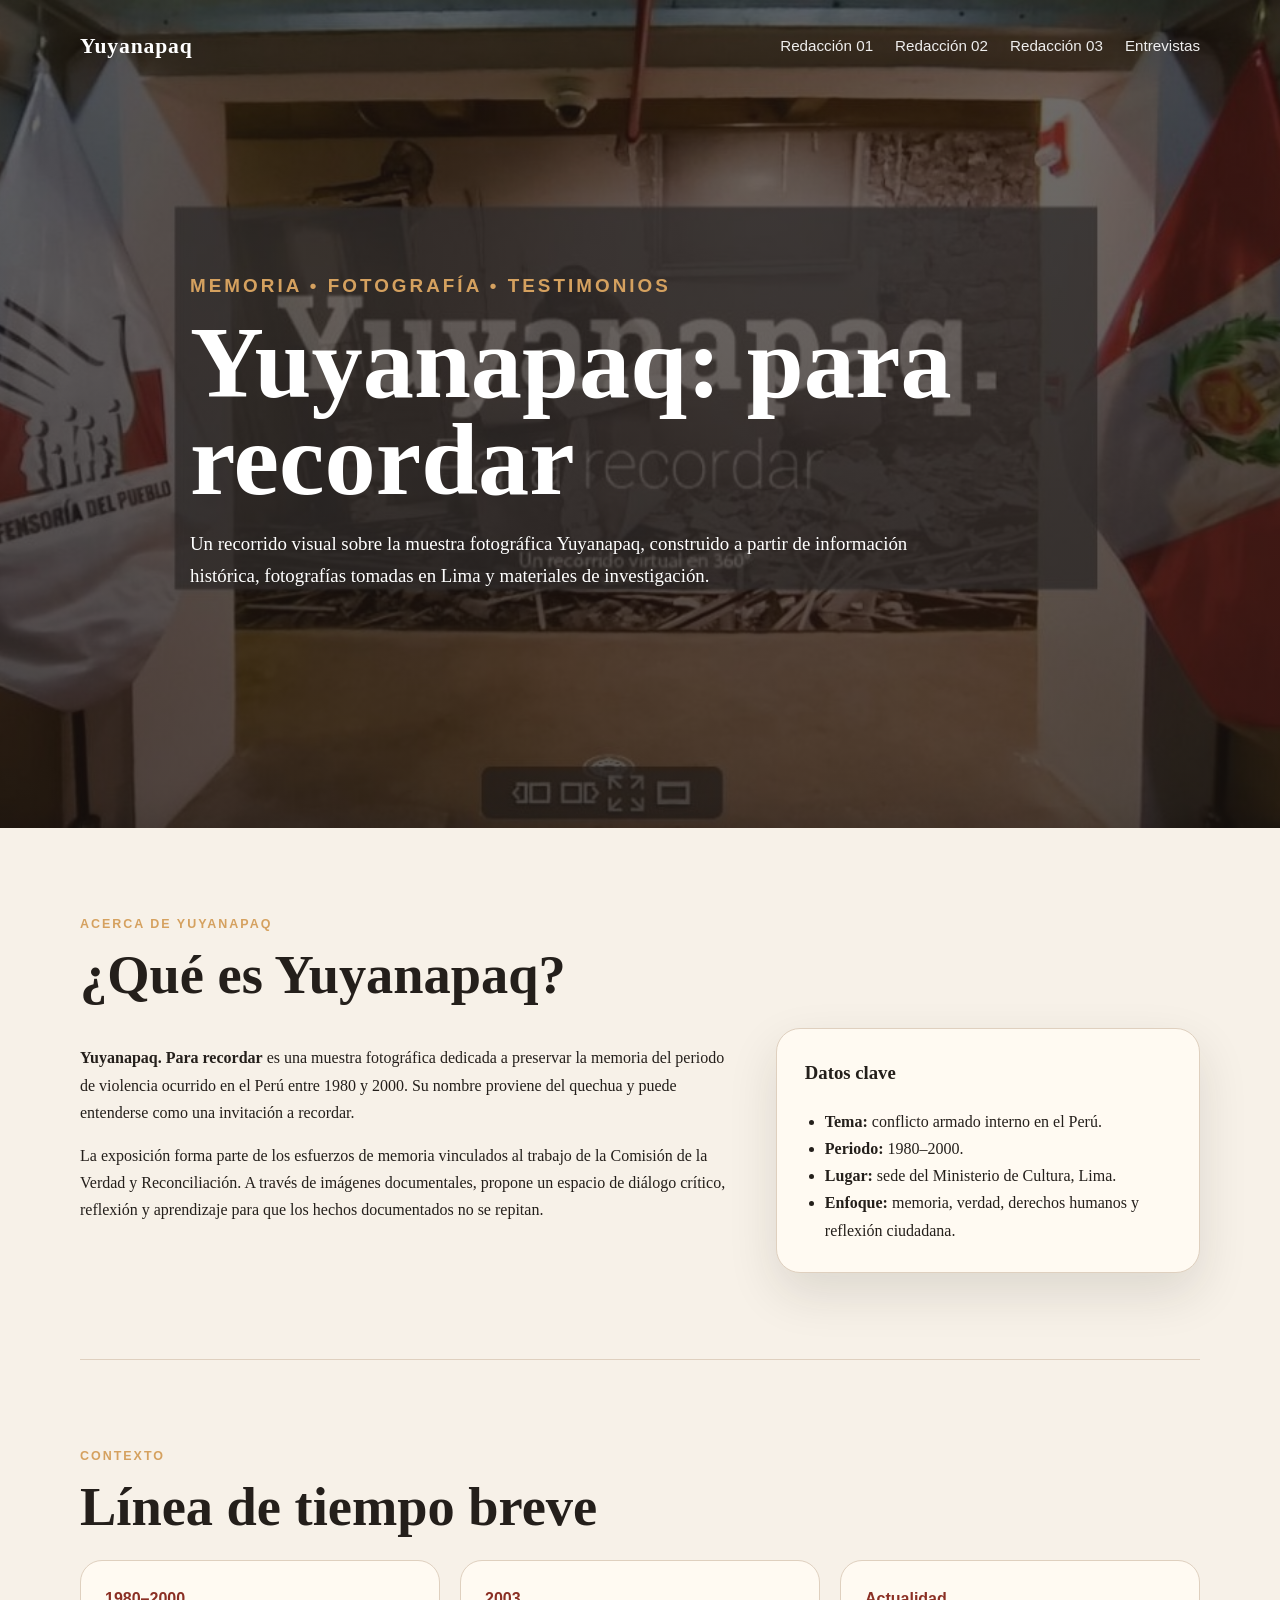
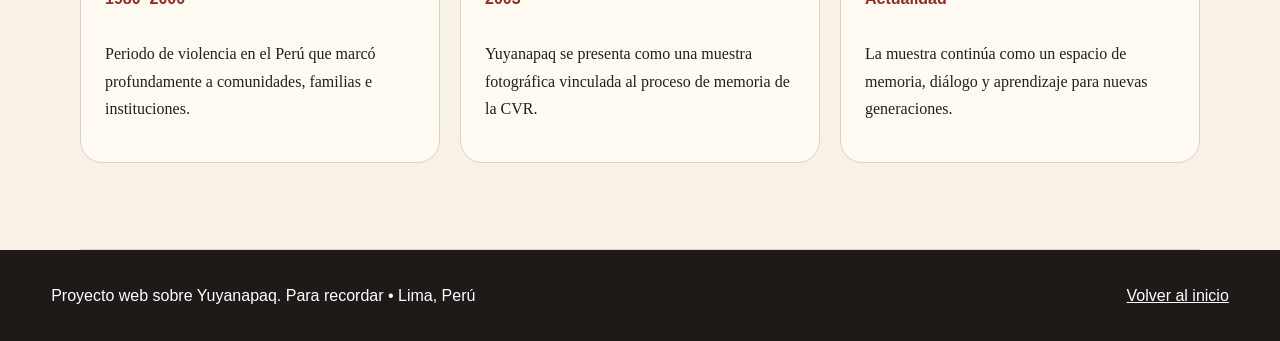
==== commit 7849ec89: "Update index.html" ====
--- a/index.html
+++ b/index.html
@@ -26,7 +26,6 @@
     Un recorrido visual sobre la muestra fotográfica Yuyanapaq, construido a partir
     de información histórica, fotografías tomadas en Lima y materiales de investigación.
   </p>
-  <a class="button" href="#galeria">Ver mi visita al museo</a>
 </section>
   </header>
   <main>
@@ -79,41 +78,6 @@
     </div>
   </section>
 
-  <section class="section" id="galeria">
-    <p class="section-label">Galería fotográfica</p>
-    <h2>Mi visita al museo</h2>
-    <p class="section-description">
-      Esta galería reúne imágenes tomadas durante la visita. Guarda tus fotografías dentro de la carpeta
-      <strong>fotos</strong> y asegúrate de que los nombres coincidan con los usados en el código.
-    </p>
-
-    <div class="gallery">
-      <figure>
-        <img src="fotos/foto-01.jpg" alt="Vista de una sala de la muestra Yuyanapaq" />
-        <figcaption>Sala de exposición. Fotografía propia, Lima.</figcaption>
-      </figure>
-      <figure>
-        <img src="fotos/foto-02.jpg" alt="Detalle del recorrido museográfico de Yuyanapaq" />
-        <figcaption>Detalle del recorrido museográfico.</figcaption>
-      </figure>
-      <figure>
-        <img src="fotos/foto-03.jpg" alt="Visitantes observando la muestra fotográfica" />
-        <figcaption>Visitantes frente a la memoria visual.</figcaption>
-      </figure>
-      <figure>
-        <img src="fotos/foto-04.jpg" alt="Pasillo o ambiente del museo en Lima" />
-        <figcaption>Ambiente del museo durante la visita.</figcaption>
-      </figure>
-      <figure>
-        <img src="fotos/foto-05.jpg" alt="Panel informativo de la exposición Yuyanapaq" />
-        <figcaption>Panel informativo de la exposición.</figcaption>
-      </figure>
-      <figure>
-        <img src="fotos/foto-06.jpg" alt="Detalle simbólico del espacio de memoria" />
-        <figcaption>Detalle simbólico del espacio de memoria.</figcaption>
-      </figure>
-    </div>
-  </section>
 </main>
   
 <footer>
--- a/style.css
+++ b/style.css
@@ -11,14 +11,8 @@
   --shadow: 0 20px 50px rgba(36, 31, 27, 0.12);
 }
 
-* {
-  box-sizing: border-box;
-}
-
-html {
-  scroll-behavior: smooth;
-}
-
+* { box-sizing: border-box; }
+html { scroll-behavior: smooth; }
 body {
   margin: 0;
   font-family: Georgia, "Times New Roman", serif;
@@ -26,26 +20,20 @@
   background: var(--bg);
   line-height: 1.7;
 }
-
-a {
-  color: inherit;
-}
-
-img {
-  width: 100%;
-  display: block;
-}
+a { color: inherit; }
+img { width: 100%; display: block; }
 
 .hero {
   min-height: 92vh;
-  background:
-    linear-gradient(rgba(25, 19, 16, 0.62), rgba(25, 19, 16, 0.72)),
-    url("fotos/foto-portada.jpg") center/cover;
+  background: linear-gradient(rgba(25, 19, 16, 0.62), rgba(25, 19, 16, 0.72)), url("fotos/foto-portada.jpg") center/cover;
   color: white;
   display: flex;
   flex-direction: column;
 }
-
+.page-header {
+  background: linear-gradient(rgba(25, 19, 16, 0.82), rgba(25, 19, 16, 0.88)), url("fotos/foto-portada.jpg") center/cover;
+  color: white;
+}
 .navbar {
   width: min(1120px, 92%);
   margin: 0 auto;
@@ -55,41 +43,29 @@
   justify-content: space-between;
   gap: 24px;
 }
-
 .logo {
   font-size: 1.35rem;
   font-weight: 700;
   text-decoration: none;
   letter-spacing: 0.04em;
 }
-
 .nav-links {
   display: flex;
   flex-wrap: wrap;
   justify-content: flex-end;
-  gap: 18px;
-  font-family: Arial, sans-serif;
-  font-size: 0.92rem;
-}
-
-.nav-links a {
-  text-decoration: none;
-  opacity: 0.9;
-}
-
-.nav-links a:hover {
-  opacity: 1;
-  text-decoration: underline;
-}
-
-.hero-content {
+  gap: 22px;
+  font-family: Arial, sans-serif;
+  font-size: 0.95rem;
+}
+.nav-links a { text-decoration: none; opacity: 0.92; }
+.nav-links a:hover { opacity: 1; text-decoration: underline; }
+.hero-content, .page-title {
   width: min(900px, 92%);
   margin: auto;
   padding: 80px 0 120px;
 }
-
-.tag,
-.section-label {
+.page-title { margin: 0 auto; padding: 72px 0 96px; }
+.tag, .section-label {
   font-family: Arial, sans-serif;
   text-transform: uppercase;
   letter-spacing: 0.16em;
@@ -98,19 +74,14 @@
   color: #d5a15f;
   margin: 0 0 12px;
 }
-
-.hero h1 {
+.hero h1, .page-title h1 {
   margin: 0;
   font-size: clamp(3rem, 8vw, 6.8rem);
   line-height: 0.95;
-  max-width: 900px;
-}
-
-.hero p {
-  max-width: 650px;
-  font-size: 1.18rem;
-}
-
+  max-width: 960px;
+}
+.page-title h1 { font-size: clamp(2.6rem, 6vw, 5.4rem); }
+.hero p, .page-title p { max-width: 720px; font-size: 1.18rem; }
 .button {
   display: inline-block;
   margin-top: 24px;
@@ -122,320 +93,47 @@
   font-family: Arial, sans-serif;
   font-weight: 700;
 }
-
-.button:hover {
-  background: var(--accent-dark);
-}
-
+.button:hover { background: var(--accent-dark); }
 .section {
   width: min(1120px, 92%);
   margin: 0 auto;
   padding: 86px 0;
 }
-
 .section h2 {
   margin: 0 0 24px;
   font-size: clamp(2rem, 5vw, 3.4rem);
   line-height: 1.05;
 }
-
-.section h3 {
-  margin-top: 0;
-}
-
-.section-description {
-  max-width: 720px;
-  color: var(--muted);
-}
-
-.intro-grid,
-.two-columns,
-.credits {
+.section h3 { margin-top: 0; }
+.section-description { max-width: 720px; color: var(--muted); }
+.two-columns, .credits {
   display: grid;
   grid-template-columns: 1.4fr 0.9fr;
   gap: 36px;
   align-items: start;
 }
-
-.quote-card,
-.info-box,
-.reflection-box,
-.credits > div {
+.info-box, .text-card, .reflection-box, .credits > div {
   background: var(--card);
   border: 1px solid var(--line);
   border-radius: 24px;
   padding: 28px;
   box-shadow: var(--shadow);
 }
-
-.quote-card p {
-  margin: 0;
-  font-size: 1.55rem;
-  line-height: 1.35;
-}
-
-.info-box ul,
-.credits ul {
-  padding-left: 18px;
-  margin-bottom: 0;
-}
-
-.timeline-section {
-  border-top: 1px solid var(--line);
-  border-bottom: 1px solid var(--line);
-}
-
-.timeline {
-  display: grid;
-  grid-template-columns: repeat(3, 1fr);
-  gap: 20px;
-}
-
-.timeline-item {
-  background: var(--card);
-  border: 1px solid var(--line);
-  border-radius: 22px;
-  padding: 24px;
-}
-
-.timeline-item span {
-  display: inline-block;
-  margin-bottom: 12px;
-  color: var(--accent);
-  font-family: Arial, sans-serif;
-  font-weight: 800;
-}
-
-.gallery {
-  margin-top: 34px;
-  display: grid;
-  grid-template-columns: repeat(3, 1fr);
-  gap: 20px;
-}
-
-figure {
-  margin: 0;
-  background: var(--card);
-  border-radius: 22px;
-  overflow: hidden;
-  border: 1px solid var(--line);
-  box-shadow: var(--shadow);
-}
-
-figure img {
-  aspect-ratio: 4 / 3;
-  object-fit: cover;
-  background: #d8cbbf;
-}
-
-figcaption {
-  padding: 14px 16px 18px;
-  color: var(--muted);
-  font-size: 0.95rem;
-}
-
-.dark-section {
-  width: 100%;
-  max-width: none;
-  background: var(--dark);
-  color: white;
-  padding-left: max(4%, calc((100% - 1120px) / 2));
-  padding-right: max(4%, calc((100% - 1120px) / 2));
-}
-
-.dark-section > p,
-.dark-section .section-label {
-  max-width: 850px;
-}
-
-.interview-grid {
-  display: grid;
-  grid-template-columns: repeat(3, 1fr);
-  gap: 22px;
-  margin-top: 36px;
-}
-
-.interview-card {
-  background: var(--dark-soft);
-  border: 1px solid rgba(255, 255, 255, 0.12);
-  border-radius: 24px;
-  padding: 26px;
-}
-
-.person {
-  color: #d8b987;
-  font-family: Arial, sans-serif;
-  font-size: 0.92rem;
-}
-
-blockquote {
-  margin: 18px 0;
-  padding-left: 18px;
-  border-left: 3px solid #d5a15f;
-  font-size: 1.15rem;
-}
-
-.reflection-box {
-  max-width: 900px;
-}
-
-.credits {
-  grid-template-columns: repeat(3, 1fr);
-}
-
-.credits a {
-  color: var(--accent-dark);
-  font-weight: 700;
-}
-
-footer {
-  padding: 32px 4%;
-  background: var(--dark);
-  color: white;
-  display: flex;
-  justify-content: space-between;
-  gap: 24px;
-  flex-wrap: wrap;
-  font-family: Arial, sans-serif;
-}
-
-footer p {
-  margin: 0;
-}
-
-footer a {
-  color: white;
-}
-
-@media (max-width: 850px) {
-  .navbar {
-    align-items: flex-start;
-    flex-direction: column;
-  }
-
-  .nav-links {
-    justify-content: flex-start;
-  }
-
-  .intro-grid,
-  .two-columns,
-  .timeline,
-  .gallery,
-  .interview-grid,
-  .credits {
-    grid-template-columns: 1fr;
-  }
-
-  .hero {
-    min-height: 80vh;
-  }
-
-  .section {
-    padding: 62px 0;
-  }
-}
-
-@media (max-width: 520px) {
-  .nav-links {
-    gap: 10px 14px;
-    font-size: 0.85rem;
-  }
-
-  .quote-card p {
-    font-size: 1.25rem;
-  }
-}
-
-/* Sección agregada: Vera Lentz */
-.project-plan {
-  border-top: 1px solid var(--line);
-}
-
-.plan-grid {
-  margin-top: 34px;
-  display: grid;
-  grid-template-columns: repeat(3, 1fr);
-  gap: 20px;
-}
-
-.plan-card,
-.text-card,
-.photo-list article {
-  background: var(--card);
-  border: 1px solid var(--line);
-  border-radius: 24px;
-  padding: 26px;
-  box-shadow: var(--shadow);
-}
-
-.plan-card span {
-  display: inline-flex;
-  width: 40px;
-  height: 40px;
-  align-items: center;
-  justify-content: center;
-  margin-bottom: 18px;
-  border-radius: 50%;
-  background: var(--accent);
-  color: white;
-  font-family: Arial, sans-serif;
-  font-weight: 800;
-}
-
-.plan-card h3 small {
-  display: block;
-  margin-top: 4px;
-  color: var(--muted);
-  font-family: Arial, sans-serif;
-  font-size: 0.82rem;
-  font-weight: 700;
-  text-transform: uppercase;
-  letter-spacing: 0.08em;
-}
-
-.plan-card ul,
-.featured-list,
-.other-facts ul {
-  padding-left: 20px;
-  margin-bottom: 0;
-}
-
-.secondary-button {
-  margin-top: 30px;
-  background: transparent;
-  color: var(--accent-dark);
-  border: 2px solid var(--accent);
-}
-
-.secondary-button:hover {
-  color: white;
-}
-
-.vera-doc-section {
-  border-top: 1px solid var(--line);
-}
-
-.text-card {
-  max-width: 980px;
-}
-
-.featured-list li,
-.other-facts li {
-  margin-bottom: 10px;
-}
-
-.subheading {
-  margin: 44px 0 20px;
-  font-size: clamp(1.6rem, 3vw, 2.2rem);
-}
-
-.photo-list {
-  display: grid;
-  grid-template-columns: 1fr;
-  gap: 22px;
-}
-
-
+.info-box ul, .credits ul, .featured-list, .other-facts ul { padding-left: 20px; margin-bottom: 0; }
+.timeline-section { border-top: 1px solid var(--line); border-bottom: 1px solid var(--line); }
+.timeline { display: grid; grid-template-columns: repeat(3, 1fr); gap: 20px; }
+.timeline-item { background: var(--card); border: 1px solid var(--line); border-radius: 22px; padding: 24px; }
+.timeline-item span { display: inline-block; margin-bottom: 12px; color: var(--accent); font-family: Arial, sans-serif; font-weight: 800; }
+.gallery { margin-top: 34px; display: grid; grid-template-columns: repeat(3, 1fr); gap: 20px; }
+figure { margin: 0; background: var(--card); border-radius: 22px; overflow: hidden; border: 1px solid var(--line); box-shadow: var(--shadow); }
+figure img { aspect-ratio: 4 / 3; object-fit: cover; background: #d8cbbf; }
+figcaption { padding: 14px 16px 18px; color: var(--muted); font-size: 0.95rem; }
+.article-section { padding-top: 76px; padding-bottom: 76px; }
+.text-card { max-width: 980px; }
+.featured-list li, .other-facts li { margin-bottom: 10px; }
+.subheading { margin: 44px 0 20px; font-size: clamp(1.6rem, 3vw, 2.2rem); }
+.photo-list { display: grid; grid-template-columns: 1fr; gap: 22px; }
+.photo-list article { background: var(--card); border: 1px solid var(--line); border-radius: 24px; box-shadow: var(--shadow); }
 .photo-entry {
   display: grid;
   grid-template-columns: minmax(0, 1.05fr) minmax(260px, 0.95fr);
@@ -444,61 +142,155 @@
   overflow: hidden;
   padding: 0 !important;
 }
-
-.photo-entry-text {
+.photo-entry-text { padding: 28px; }
+.photo-entry-image { margin: 0; border: 0; border-radius: 0; box-shadow: none; background: #d8cbbf; display: flex; flex-direction: column; justify-content: center; }
+.photo-entry-image img { width: 100%; min-height: 260px; max-height: 380px; object-fit: contain; background: #d8cbbf; aspect-ratio: auto; }
+.photo-entry-image figcaption { background: var(--card); border-top: 1px solid var(--line); }
+.photo-list h4 { margin: 0 0 10px; color: var(--accent-dark); font-family: Arial, sans-serif; font-size: 0.96rem; text-transform: uppercase; letter-spacing: 0.04em; }
+.photo-list p, .other-facts p { margin-bottom: 0; }
+.other-facts, .conclusion-card { margin-top: 24px; }
+.doc-feature {
+  display: grid;
+  grid-template-columns: 1fr 1fr;
+  gap: 34px;
+  align-items: center;
+}
+.doc-feature.reverse > div { order: 2; }
+.doc-feature.reverse > figure { order: 1; }
+.doc-feature figure img { aspect-ratio: auto; max-height: 560px; object-fit: contain; }
+.image-analysis-grid { display: grid; grid-template-columns: repeat(3, 1fr); gap: 22px; }
+.analysis-card { background: var(--card); border: 1px solid var(--line); border-radius: 24px; box-shadow: var(--shadow); overflow: hidden; }
+.analysis-card img { aspect-ratio: 4 / 3; object-fit: cover; background: #d8cbbf; }
+.analysis-card h3, .analysis-card p { padding-left: 22px; padding-right: 22px; }
+.analysis-card h3 { padding-top: 18px; margin-bottom: 0; }
+.analysis-card p { padding-bottom: 22px; margin-bottom: 0; }
+.dark-section {
+  width: 100%;
+  max-width: none;
+  background: var(--dark);
+  color: white;
+  padding-left: max(4%, calc((100% - 1120px) / 2));
+  padding-right: max(4%, calc((100% - 1120px) / 2));
+}
+.standalone-dark { margin-top: 0; }
+.interview-grid { display: grid; grid-template-columns: repeat(3, 1fr); gap: 22px; margin-top: 36px; }
+.interview-card { background: var(--dark-soft); border: 1px solid rgba(255,255,255,0.12); border-radius: 24px; padding: 26px; }
+.person { color: #d8b987; font-family: Arial, sans-serif; font-size: 0.92rem; }
+blockquote { margin: 18px 0; padding-left: 18px; border-left: 3px solid #d5a15f; font-size: 1.15rem; }
+footer { padding: 32px 4%; background: var(--dark); color: white; display: flex; justify-content: space-between; gap: 24px; flex-wrap: wrap; font-family: Arial, sans-serif; }
+footer p { margin: 0; }
+footer a { color: white; }
+@media (max-width: 850px) {
+  .navbar { align-items: flex-start; flex-direction: column; }
+  .nav-links { justify-content: flex-start; gap: 14px; }
+  .two-columns, .timeline, .gallery, .photo-entry, .doc-feature, .image-analysis-grid, .interview-grid, .credits { grid-template-columns: 1fr; }
+  .doc-feature.reverse > div, .doc-feature.reverse > figure { order: initial; }
+  .hero { min-height: 80vh; }
+  .section { padding: 62px 0; }
+  .photo-entry-image img { max-height: none; }
+}
+@media (max-width: 520px) {
+  .nav-links { gap: 10px 14px; font-size: 0.85rem; }
+}
+/* Videos de entrevistas */
+.video-intro {
+  max-width: 760px;
+  color: rgba(255, 255, 255, 0.82);
+}
+.video-grid {
+  display: grid;
+  grid-template-columns: 1fr;
+  gap: 28px;
+  margin-top: 36px;
+}
+.video-card {
+  display: grid;
+  grid-template-columns: minmax(0, 1.15fr) minmax(280px, 0.85fr);
+  gap: 0;
+  overflow: hidden;
+  background: var(--dark-soft);
+  border: 1px solid rgba(255,255,255,0.12);
+  border-radius: 24px;
+  box-shadow: var(--shadow);
+}
+.video-player {
+  width: 100%;
+  height: 100%;
+  min-height: 320px;
+  background: #000;
+  display: block;
+}
+.video-content {
   padding: 28px;
 }
-
-.photo-entry-image {
-  margin: 0;
-  border: 0;
-  border-radius: 0;
-  box-shadow: none;
-  background: #d8cbbf;
-  display: flex;
-  flex-direction: column;
-  justify-content: center;
-}
-
-.photo-entry-image img {
-  width: 100%;
-  min-height: 260px;
-  max-height: 380px;
-  object-fit: contain;
-  background: #d8cbbf;
-}
-
-.photo-entry-image figcaption {
-  background: var(--card);
-  border-top: 1px solid var(--line);
-}
-
-.photo-list h4 {
-  margin: 0 0 10px;
-  color: var(--accent-dark);
-  font-family: Arial, sans-serif;
-  font-size: 0.96rem;
-  text-transform: uppercase;
-  letter-spacing: 0.04em;
-}
-
-.photo-list p,
-.other-facts p {
+.video-content h3 {
+  margin: 0 0 8px;
+  font-size: 1.5rem;
+}
+.video-content p:last-child {
   margin-bottom: 0;
 }
-
-.other-facts {
-  margin-top: 24px;
-}
-
+.video-note {
+  margin-top: 28px;
+  max-width: 860px;
+  color: rgba(255, 255, 255, 0.74);
+  font-family: Arial, sans-serif;
+  font-size: 0.94rem;
+}
 @media (max-width: 850px) {
-  .plan-grid,
-  .photo-list,
-  .photo-entry {
+  .video-card {
     grid-template-columns: 1fr;
   }
-
-  .photo-entry-image img {
-    max-height: none;
+  .video-player {
+    min-height: 240px;
   }
 }
+
+/* Videos insertados desde YouTube */
+.video-frame {
+  width: 100%;
+  aspect-ratio: 16 / 9;
+  background: #000;
+}
+.video-frame iframe {
+  width: 100%;
+  height: 100%;
+  border: 0;
+  display: block;
+}
+
+/* Equipo en entrevistas */
+.team-section {
+  margin-top: 72px;
+  padding-top: 56px;
+  border-top: 1px solid rgba(255, 255, 255, 0.14);
+}
+.team-grid {
+  display: grid;
+  grid-template-columns: repeat(2, minmax(0, 1fr));
+  gap: 24px;
+  margin-top: 34px;
+}
+.team-card {
+  background: var(--dark-soft);
+  border: 1px solid rgba(255, 255, 255, 0.12);
+  border-radius: 24px;
+  overflow: hidden;
+  box-shadow: var(--shadow);
+}
+.team-card img {
+  width: 100%;
+  aspect-ratio: 4 / 3;
+  object-fit: cover;
+  background: #000;
+}
+.team-card figcaption {
+  background: var(--dark-soft);
+  color: rgba(255, 255, 255, 0.82);
+  border-top: 1px solid rgba(255, 255, 255, 0.12);
+}
+@media (max-width: 850px) {
+  .team-grid {
+    grid-template-columns: 1fr;
+  }
+}
